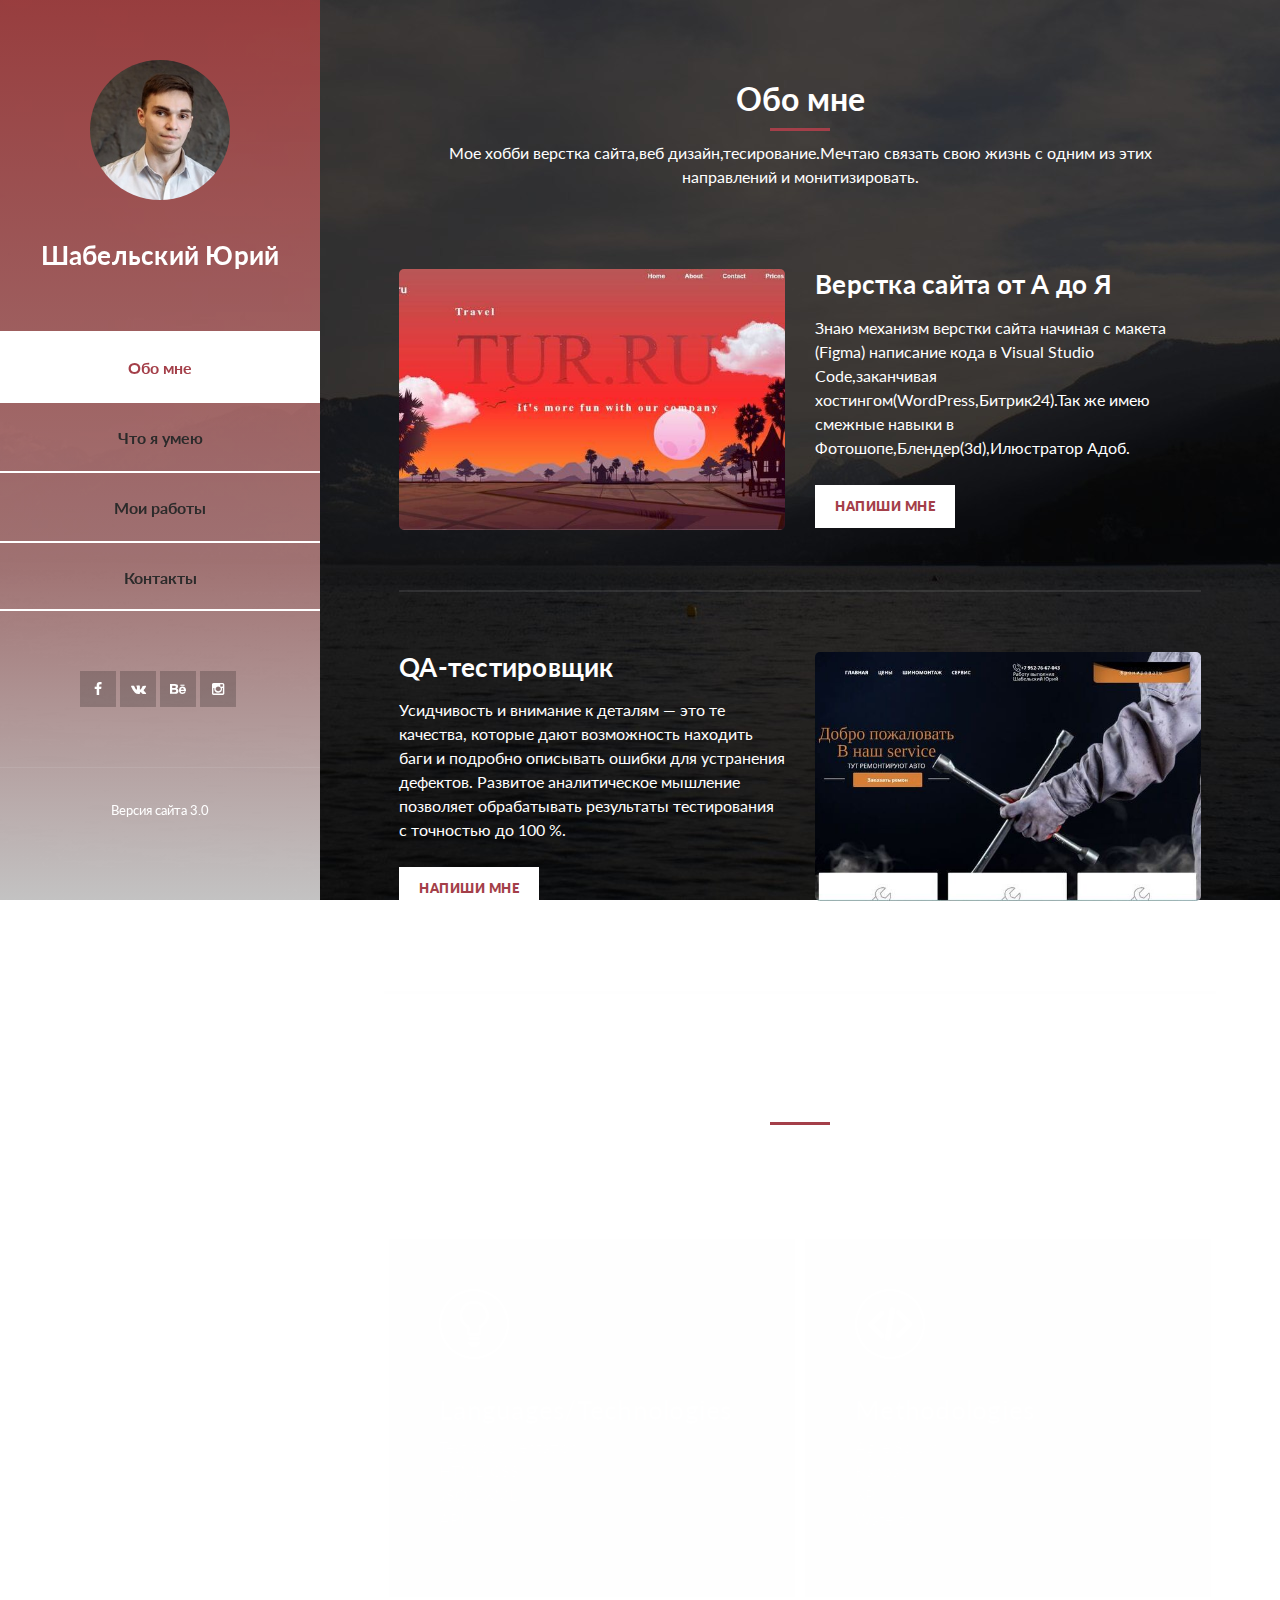
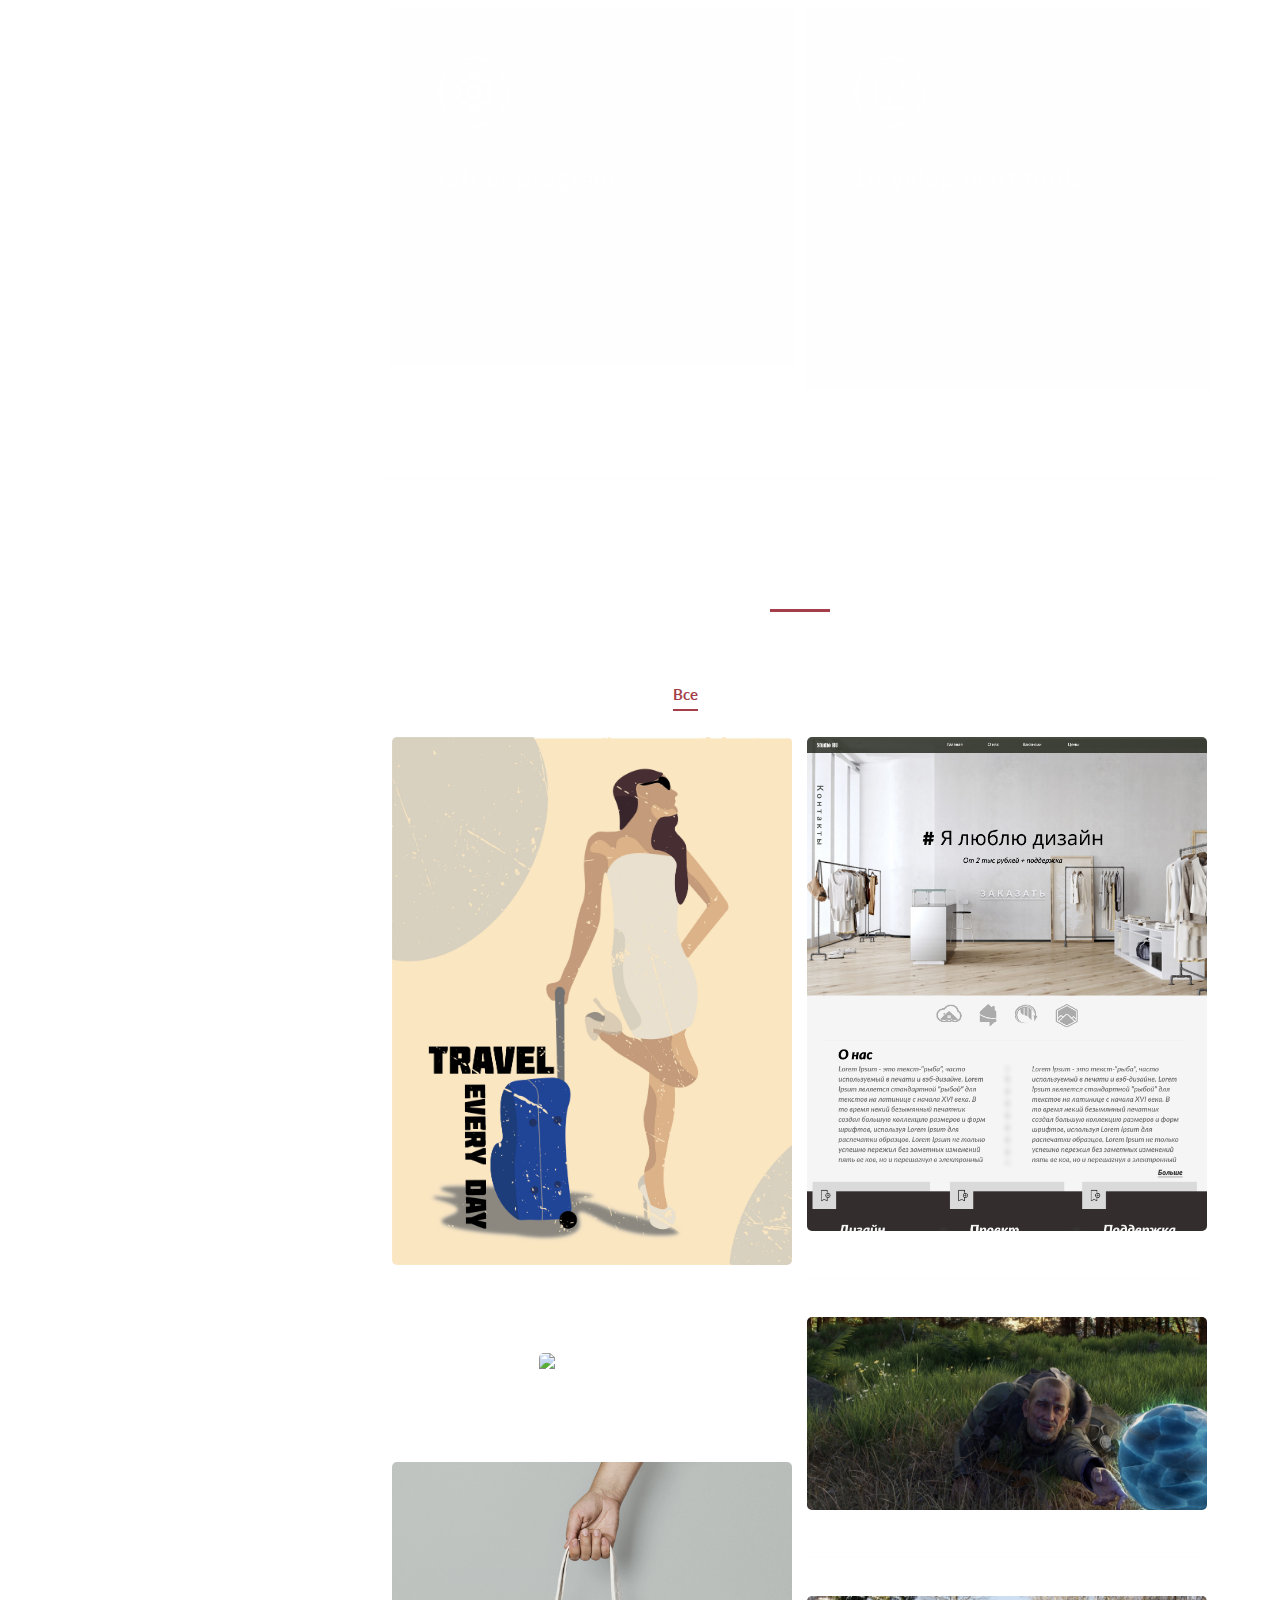
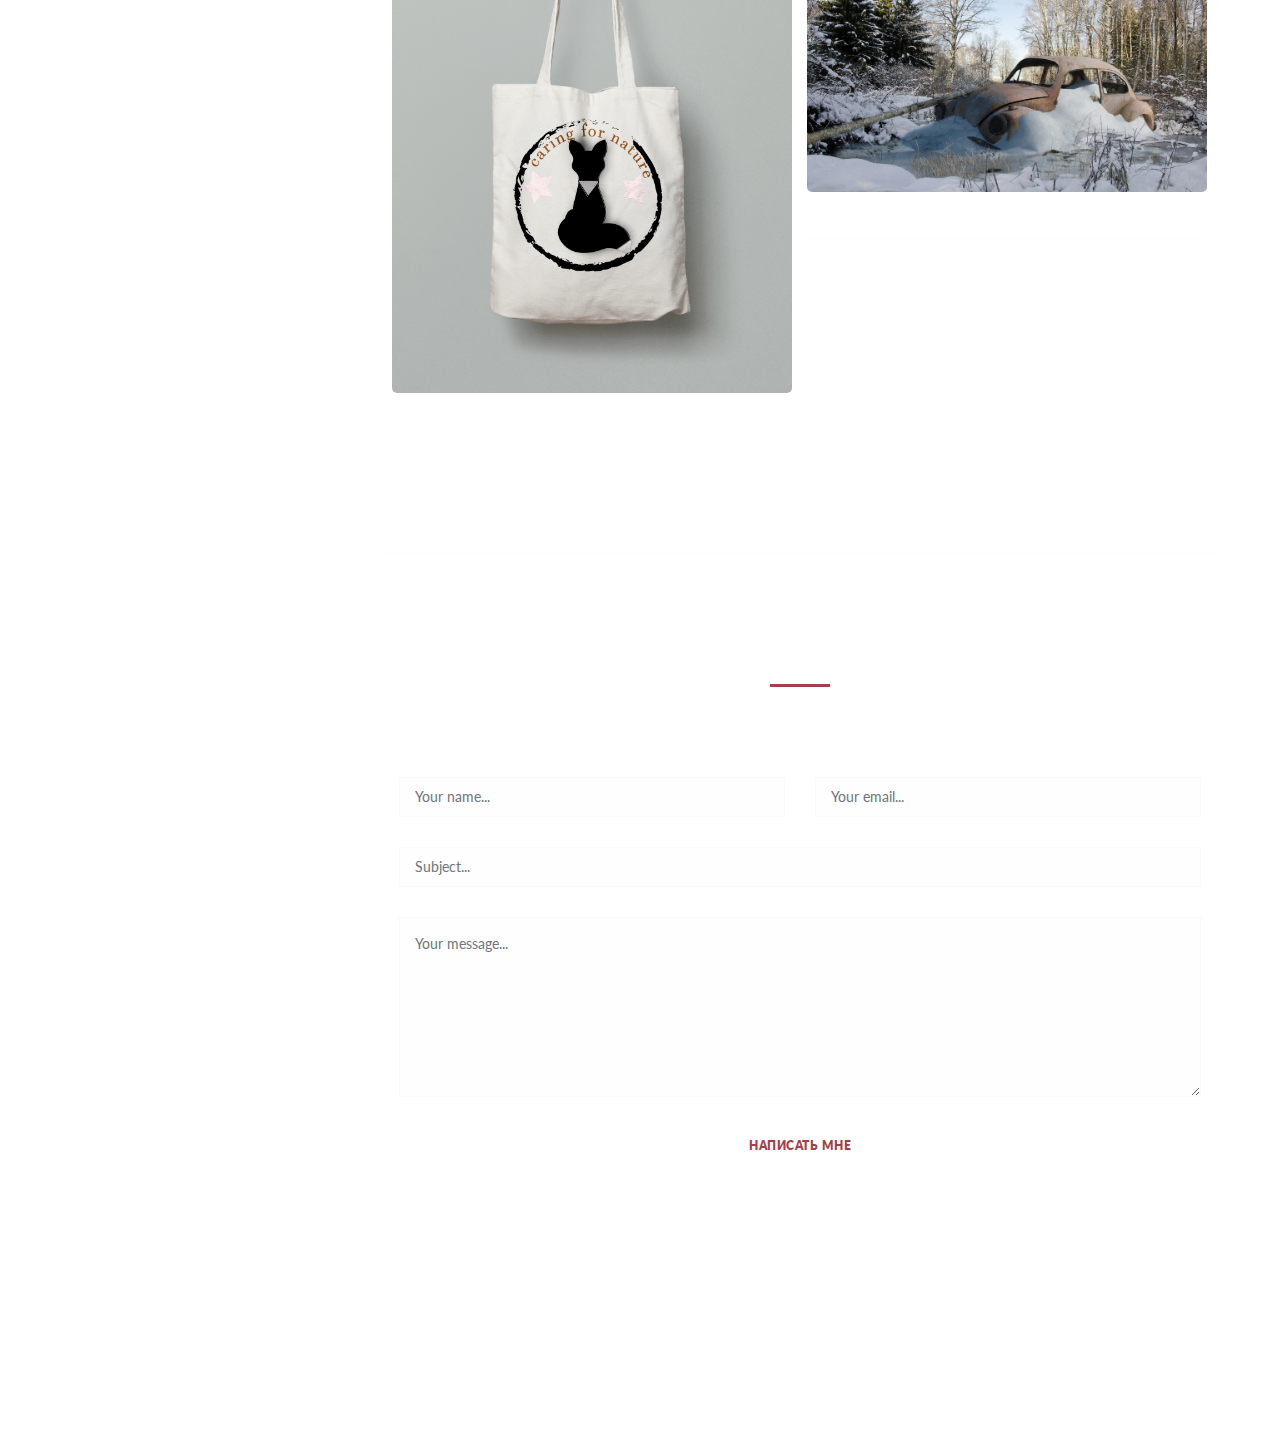
==== index.html @ 36e23239 "Update index.html" ====
<!DOCTYPE html>
<html lang="en">
  <head>
    <meta charset="utf-8" />
    <meta name="viewport"content="width=device-width, initial-scale=1, shrink-to-fit=no" />
    <meta name="description" content="" />
    <meta name="author" content="" />
    <link href="https://fonts.googleapis.com/css?family=Lato:100,300,400,700,900"rel="stylesheet" />
    <title>Портфолио Шабельского Ю.</title>
    <link href="vendor/bootstrap/css/bootstrap.min.css" rel="stylesheet" />
    <link rel="stylesheet" href="assets/css/fontawesome.css" />
    <link rel="stylesheet" href="assets/css/templatemo-style.css" />
    <link rel="stylesheet" href="assets/css/owl.css" />
    <link rel="stylesheet" href="assets/css/lightbox.css" />
        <!-- Иконка сайта -->
          <link rel="icon" href="./assets/images/Frame 1.svg">
  </head>
  <div id="page-wraper">
  <body>    
<!-- Меню  -->
      <div class="responsive-nav">
        <i class="fa fa-bars" id="menu-toggle"></i>
        <div id="menu" class="menu">
          <i class="fa fa-times" id="menu-close"></i>
          <div class="container">
            <div class="image">
              <a href="#"><img src="assets/images/author-image.jpg" alt="" /></a>
            </div>
            <div class="author-content">
              <h4>Шабельский Юрий</h4>
            </div>
            <nav class="main-nav" role="navigation">
              <ul class="main-menu">
                <li><a href="#section1">Обо мне</a></li>
                <li><a href="#section2">Что я умею</a></li>
                <li><a href="#section3">Мои работы</a></li>
                <li><a href="#section4">Контакты</a></li>
              </ul>
            </nav>
            <div class="social-network">
              <ul class="soial-icons">
                <li>
                  <a href="https://www.facebook.com/profile.php?id=100002197933121"
                    ><i class="fa fa-facebook"></i
                  ></a>
                </li>
                <li>
                  <a href="https://vk.com/yh_93"><i class="fa fa-vk"></i></a>
                </li>
                <li>
                  <a href="https://www.behance.net/steepsteep"><i class="fa fa-behance"></i></a>
                </li>
                <li>
                  <a href="https://www.instagram.com/cipollino_yh/"><i class="fa fa-instagram"></i></a>
                </li>
                <li>
                
                </li>
              </ul>
            </div>
            <div class="copyright-text">
              <p>Версия сайта 3.0</p>
            </div>
          </div>
        </div>
      </div>

      <section class="section about-me" data-section="section1">
        <div class="container">
          <div class="section-heading">
            <h2>Обо мне</h2>
            <div class="line-dec"></div>
            <span
              >Мое хобби верстка сайта,веб дизайн,тесирование.Мечтаю связать свою жизнь с одним из этих направлений и монитизировать.</span
            >
          </div>
          <div class="left-image-post">
            <div class="row">
              <div class="col-md-6">
                <div class="left-image">
                  <a target="_blank" href="https://steep1.github.io/work2/"><img src="assets/images/left-image.jpg" alt="" /></a>
                </div>
              </div>
              <div class="col-md-6">
                <div class="right-text">
                  <h4>Верстка сайта от А до Я</h4>
                  <p>
                    Знаю механизм верстки сайта начиная с макета (Figma) написание кода в Visual Studio Code,заканчивая хостингом(WordPress,Битрик24).Так же имею смежные навыки в Фотошопе,Блендер(3d),Илюстратор Адоб.
                  
                  </p>
                  <div class="white-button">
                    <a href="https://vk.com/yh_93">Напиши мне</a>
                  </div>
                </div>
              </div>
            </div>
          </div>
          <div class="right-image-post">
            <div class="row">
              <div class="col-md-6">
                <div class="left-text">
                  <h4>QA-тестировщик</h4>
                  <p>
                    Усидчивость и внимание к деталям — это те качества, которые дают возможность находить баги и подробно описывать ошибки для устранения дефектов. Развитое аналитическое мышление позволяет обрабатывать результаты тестирования с точностью до 100 %.
                  </p>
                  <div class="white-button">
                    <a href="https://vk.com/yh_93">Напиши мне</a>
                  </div>
                </div>
              </div>
              <div class="col-md-6">
                <div class="right-image">
                  <a target="_blank"href="https://steep1.github.io/work54/"><img src="assets/images/right-image.jpg" alt="" /></a>
                </div>
              </div>
            </div>
          </div>
        </div>
        
      </section>

      <section class="section my-services" data-section="section2">
        <div class="container">
          <div class="section-heading">
            <h2>Что я умею?</h2>
            <div class="line-dec"></div>
            <span
              >Каждый день преобретаю новые скилы и улучшаю старые</span
            >
          </div>
          <div class="row">
            <div class="col-md-6">
              <div class="service-item">
                <div class="first-service-icon service-icon"></div>
                <h4>Languages/Technologies</h4>
                <p>
                Test documentation <br>HTML/CSS<br>JSON,XML<br>API
                
                </p>
              </div>
            </div>
            <div class="col-md-6">
              <div class="service-item">
                <div class="second-service-icon service-icon"></div>
                <h4>Methodologies</h4>
                <p>
                 Agile,Scrum <br>Kanban<br>XP<br>Waterfall
                </p>
              </div>
            </div>
            <div class="col-md-6">
              <div class="service-item">
                <div class="third-service-icon service-icon"></div>
                <h4>Other programs</h4>
                <p>
                  Figma<br>Adobe Illustrator<br>Blender<br>Adobe Photoshop
                </p>
              </div>
            </div>
            <div class="col-md-6">
              <div class="service-item">
                <div class="fourth-service-icon service-icon"></div>
                <h4>Development tools</h4>
                <p>
                  Visual Studio Code,SQL management studio <br>Git,Git extensions,Kdiff3 <br>Jira, Trello<br>Postmen, Fidller
                </p>
              </div>
            </div>
          </div>
        </div>
      </section>

      <section class="section my-work" data-section="section3">
        <div class="container">
          <div class="section-heading">
            <h2>Мои работы</h2>
            <div class="line-dec"></div>

          </div>
          <div class="row">
            <div class="isotope-wrapper">
              <form class="isotope-toolbar">
                <label
                  ><input
                    type="radio"
                    data-type="*"
                    checked=""
                    name="isotope-filter"
                  />
                  <span>Все</span></label
                >
                <label
                  ><input
                    type="radio"
                    data-type="people"
                    name="isotope-filter"
                  />
                  <span>Сайты</span></label
                >
                <label
                  ><input
                    type="radio"
                    data-type="nature"
                    name="isotope-filter"
                  />
                  <span>Илюстрации</span></label
                >
                <label
                  ><input
                    type="radio"
                    data-type="animals"
                    name="isotope-filter"
                  />
                  <span>3D</span></label
                >
              </form>
              <div class="isotope-box">
                <div class="isotope-item" data-type="nature">
                  <figure class="snip1321">
                    <img
                      src="assets/images/portfolio-01.jpg"
                      alt="sq-sample26"
                    />
                    <figcaption>
                      <a
                        href="assets/images/portfolio-01.jpg"
                        data-lightbox="image-1"
                        data-title="Caption"
                        ><i class="fa fa-search"></i
                      ></a>
                      <h4>Нажми</h4>
                      <span>Чтобы увеличить</span>
                    </figcaption>
                  </figure>
                </div>

                <div class="isotope-item" data-type="people">
                  <figure class="snip1321">
                    <img
                      src="assets/images/portfolio-02.jpg"
                      alt="sq-sample26"
                    />
                    <figcaption>
                      <a
                        href="assets/images/portfolio-02.jpg"
                        data-lightbox="image-1"
                        data-title="Caption"
                        ><i class="fa fa-search"></i
                      ></a>
                      <h4>Second Title</h4>
                      <span>please tell your friends</span>
                    </figcaption>
                  </figure>
                </div>

                <div class="isotope-item" data-type="animals">
                  <figure class="snip1321">
                    <img
                      src="assets/images/portfolio-03.jpg"
                      alt="sq-sample26"
                    />
                    <figcaption>
                      <a
                        href="assets/images/portfolio-03.jpg"
                        data-lightbox="image-1"
                        data-title="Caption"
                        ><i class="fa fa-search"></i
                      ></a>
                      <h4>Item Third</h4>
                      <span>customize anything</span>
                    </figcaption>
                  </figure>
                </div>

                <div class="isotope-item" data-type="people">
                  <figure class="snip1321">
                    <img
                      src="assets/images/portfolio-04.jpg"
                      alt="sq-sample26"
                    />
                    <figcaption>
                      <a
                        href="assets/images/portfolio-04.jpg"
                        data-lightbox="image-1"
                        data-title="Caption"
                        ><i class="fa fa-search"></i
                      ></a>
                      <h4>Item Fourth</h4>
                      <span>Re-distribution not allowed</span>
                    </figcaption>
                  </figure>
                </div>

                <div class="isotope-item" data-type="nature">
                  <figure class="snip1321">
                    <img
                      src="assets/images/portfolio-05.jpg"
                      alt="sq-sample26"
                    />
                    <figcaption>
                      <a
                        href="assets/images/portfolio-05.jpg"
                        data-lightbox="image-1"
                        data-title="Caption"
                        ><i class="fa fa-search"></i
                      ></a>
                      <h4>Fifth Awesome</h4>
                      <span>Ut sollicitudin risus</span>
                    </figcaption>
                  </figure>
                </div>

                <div class="isotope-item" data-type="animals">
                  <figure class="snip1321">
                    <img
                      src="assets/images/portfolio-06.jpg"
                      alt="sq-sample26"
                    />
                    <figcaption>
                      <a
                        href="assets/images/portfolio-06.jpg"
                        data-lightbox="image-1"
                        data-title="Caption"
                        ><i class="fa fa-search"></i
                      ></a>
                      <h4>Awesome Sixth</h4>
                      <span>Donec eget massa ante</span>
                    </figcaption>
                  </figure>
                </div>
              </div>
            </div>
          </div>
        </div>
      </section>
      <section class="section contact-me" data-section="section4">
        <div class="container">
          <div class="section-heading">
            <h2>Контакты</h2>
            <div class="line-dec"></div>

          </div>
          <div class="row">
            <div class="right-content">
              <div class="container">
                <form id="contact" action="" method="post">
                  <div class="row">
                    <div class="col-md-6">
                      <fieldset>
                        <input
                          name="name"
                          type="text"
                          class="form-control"
                          id="name"
                          placeholder="Your name..."
                          required=""
                        />
                      </fieldset>
                    </div>
                    <div class="col-md-6">
                      <fieldset>
                        <input
                          name="email"
                          type="text"
                          class="form-control"
                          id="email"
                          placeholder="Your email..."
                          required=""
                        />
                      </fieldset>
                    </div>
                    <div class="col-md-12">
                      <fieldset>
                        <input
                          name="subject"
                          type="text"
                          class="form-control"
                          id="subject"
                          placeholder="Subject..."
                          required=""
                        />
                      </fieldset>
                    </div>
                    <div class="col-md-12">
                      <fieldset>
                        <textarea
                          name="message"
                          rows="6"
                          class="form-control"
                          id="message"
                          placeholder="Your message..."
                          required=""
                        ></textarea>
                      </fieldset>
                    </div>
                    <div class="col-md-12">
                      <fieldset>
                        <button type="submit" id="form-submit" class="button">
                          Написать мне
                        </button>
                      </fieldset>
                    </div>
                  </div>
                </form>
              </div>
            </div>
          </div>
        </div>
      </section>
    </div>
    <script src="vendor/jquery/jquery.min.js"></script>
    <script src="vendor/bootstrap/js/bootstrap.bundle.min.js"></script>
    <script src="assets/js/isotope.min.js"></script>
    <script src="assets/js/owl-carousel.js"></script>
    <script src="assets/js/lightbox.js"></script>
    <script src="assets/js/custom.js"></script>
    <script>
      //according to loftblog tut
      $(".main-menu li:first").addClass("active");

      var showSection = function showSection(section, isAnimate) {
        var direction = section.replace(/#/, ""),
          reqSection = $(".section").filter(
            '[data-section="' + direction + '"]'
          ),
          reqSectionPos = reqSection.offset().top - 0;

        if (isAnimate) {
          $("body, html").animate(
            {
              scrollTop: reqSectionPos
            },
            800
          );
        } else {
          $("body, html").scrollTop(reqSectionPos);
        }
      };

      var checkSection = function checkSection() {
        $(".section").each(function() {
          var $this = $(this),
            topEdge = $this.offset().top - 80,
            bottomEdge = topEdge + $this.height(),
            wScroll = $(window).scrollTop();
          if (topEdge < wScroll && bottomEdge > wScroll) {
            var currentId = $this.data("section"),
              reqLink = $("a").filter("[href*=\\#" + currentId + "]");
            reqLink
              .closest("li")
              .addClass("active")
              .siblings()
              .removeClass("active");
          }
        });
      };

      $(".main-menu").on("click", "a", function(e) {
        e.preventDefault();
        showSection($(this).attr("href"), true);
      });

      $(window).scroll(function() {
        checkSection();
      });
    </script>
  </body>
</html>
---- assets/css/templatemo-style.css ----
@import url(fontawesome.css);
@import url("https://fonts.googleapis.com/css?family=Lato:100,300,400,700,900");
body {
    font-family: 'Lato', sans-serif;
}

#page-wraper {
    background: url(../images/page-bg.jpg) no-repeat center center fixed;
    -webkit-background-size: cover;
    -moz-background-size: cover;
    -o-background-size: cover;
    background-size: cover;
    width: 100%;
}


/*Основа */

body {
    overflow-x: hidden;
}

input,
select,
textarea {
    outline: none;
}

a,
a:hover {
    text-decoration: none;
}

p {
    font-size: 16px;
    line-height: 24px;
    color: #fff;
}

h4 {
    font-size: 26px;
    font-weight: 700;
    color: rgb(255, 255, 255);
    letter-spacing: 0.25px;
}

img {
    width: 100%;
    overflow: hidden;
}

ul {
    padding: 0;
    margin: 0;
    list-style: none;
}

ul li {
    display: inline-block;
}

html {
    -webkit-box-sizing: border-box;
    -moz-box-sizing: border-box;
    box-sizing: border-box;
}

*,
*:before,
*:after {
    -webkit-box-sizing: inherit;
    -moz-box-sizing: inherit;
    box-sizing: inherit;
}

.clearfix {
    zoom: 1;
}

.clearfix:before,
.clearfix:after {
    content: "";
    display: table;
}

.clearfix:after {
    clear: both;
}

.container {
    margin: 0 auto;
}

.main-nav {
    text-align: center;
}

.main-nav li:last-child a {
    border-bottom: 2px solid #fff;
}

.main-nav li {
    display: block;
}
/* Текст меню */
.main-nav li a {
    height: 70px;
    line-height: 70px;
    display: inline-block;
    font-size: 16px;
    font-weight: 700;
    color: rgb(44, 43, 43);
    width: 100%;
    transition: all 0.5s;
    border-top: 2px solid #fff;
}
/* */
.main-nav li:hover a,
.main-nav li.active a {
    background: #fff;
    color: #a43f49;
}

/* Sidebar Menu */

.menu .image {
    margin-top: 60px;
}

.menu .image img {
    width: 140px;
    height: 140px;
    border-radius: 50%;
    text-align: center;
}

.menu .author-content {
    margin: 40px 0px 60px 0px;
}

.menu .author-content h4 {
    margin-bottom: 0px;
}

.menu .author-content span {
    font-size: 13px;
    font-style: italic;
    color: #fff;
}

.menu .social-network {
    margin-top: 60px;
}

.menu .social-network ul li {
    margin: 0 3px;
}

.menu .social-network ul li a {
    width: 40px;
    height: 40px;
    display: inline-block;
    text-align: center;
    line-height: 40px;
    background-color: rgba(0, 0, 0, 0.2);
    color: #fff;
    font-size: 14px;
    transition: all 0.5s;
}

.menu .social-network ul li a:hover {
    background-color: #fff;
    color: #a43f49;
}

.menu .copyright-text {
    position: relative;
    margin-top: 60px;
}

.menu .copyright-text p {
    border-top: 1px solid rgba(250, 250, 250, 0.1);
    display: inline-block;
    width: 100%;
    padding-left: 30px;
    padding-right: 30px;
    padding-top: 30px;
    font-size: 13px;
}

.menu:before,
.menu:after {
    content: "";
    display: table;
}

.menu:after {
    clear: both;
}

.menu a {
    text-decoration: none;
    color: inherit;
}

.menu {
    text-align: center;
}

.menu::-webkit-scrollbar {
    display: none;
}
/* Меню */
.menu {
    left: 10%;
  -webkit-transition: -webkit-transform 233ms cubic-bezier(0, 0, 0.21, 1);
  -webkit-overflow-scrolling: touch;
  background: linear-gradient(180deg, rgba(164,63,64,0.895999855020133) 0%, rgba(184,131,131,0.853983048297444) 63%, rgba(205,204,204,0.9520222639837185) 100%);
  box-sizing: border-box;
  height: 100vh;  
  max-height: 100vh !important;
  max-width: 80vw !important;
  min-width: 45px !important;
  outline: none;
  overflow-x: hidden !important;
  overflow-y: auto !important;
  padding: 0;
  position: fixed !important;
  top: calc(0px);  
  width: 20%;
  will-change: transform;
  z-index: 9999 !important;
}

.menu-toggle {
  color: #fff;
  cursor: pointer;
  font-size: 25px;
  position: fixed;
  right: 25px;
  top: 25px;
}

#menu-toggle {
    z-index: 999;
    cursor: pointer;
    position: fixed;
    top: 0;
    left: 0;
    color: #a43f49;
    background-color: #fff;
    width: 60px;
    height: 60px;
    text-align: center;
    display: inline-block;
    line-height: 60px;
}

.menu-close {
  cursor: pointer;
}

#menu-close {
    cursor: pointer;
    text-align: right;
    color: #a43f49;
    background-color: #fff;
    width: 100%;
    height: 60px;
    text-align: center;
    display: inline-block;
    line-height: 60px;
}


/* Контакты */

.section {
    color: #fff;
    width: 55%;
    right: 10%;
    left: 35%;
    position: relative;
    min-height: 100vh;
    padding-bottom: 80px;
    border-bottom: 3px solid rgba(250, 250, 250, 0.25);
}

.section-heading {
    text-align: center;
    padding: 80px 45px;
}

.section-heading h2 {
    font-size: 32px;
    font-weight: 700;
    color: #fff;
}

.section-heading .line-dec {
    width: 60px;
    height: 3px;
    background-color: #a43f49;
    margin: 10px auto;
}
.contact-info{
    left: 100px;
}



/* Buttons */

.white-button a {
    display: inline-block;
    padding: 12px 20px;
    background-color: #fff;
    color: #a43f49;
    font-size: 13px;
    font-weight: 800;
    letter-spacing: 0.5px;
    text-transform: uppercase;
    transition: all 0.5s;
}

.white-button a:hover {
    background-color: #a43f49;
    color: #fff;
}

button {
    display: inline-block;
    padding: 10px 20px;
    background-color: #fff;
    color: #a43f49;
    font-size: 12px;
    font-weight: 800;
    letter-spacing: 0.5px;
    text-transform: uppercase;
    transition: all 0.5s;
    border: none;
    outline: none;
    cursor: pointer;
}

button:hover {
    outline: none;
    background-color: #a43f49;
    color: #fff;
}


/* Left & Right Post */

.right-image-post {
    margin-top: 60px;
    padding-top: 60px;
    border-top: 2px solid rgba(250, 250, 250, 0.1);
}

.left-image img,
.right-image img {
    border-radius: 5px;
}

.right-image-post h4,
.left-image-post h4 {
    margin-top: 30px;
}

.right-image-post p,
.left-image-post p {
    margin-top: 20px;
}

.right-image-post .white-button,
.left-image-post .white-button {
    margin-top: 30px;
}


/* Services */

.my-services .col-md-6 {
    padding-left: 5px;
    padding-right: 5px;
}

.service-item {
    margin-bottom: 10px;
    padding: 50px;
    background-color: rgba(250, 250, 250, 0.1);
    transition: all 0.5s;
}

.service-item h4 {
    transition: all 0.5s;
}

.service-item p {
    transition: all 0.5s;
}

.service-item:hover {
    background-color: rgba(250, 250, 250, 1);
}

.service-item:hover h4 {
    color: #1e1e1e;
}

.service-item:hover p {
    color: #4a4a4a;
}

.service-item .service-icon {
    width: 70px;
    height: 70px;
    display: inline-block;
    margin-bottom: 30px;
    background-size: cover;
    background-repeat: no-repeat;
    transition: all 0.5s;
}

.service-item .first-service-icon {
    background-image: url(../images/first-white-icon.png);
}

.service-item:hover .first-service-icon {
    background-image: url(../images/first-main-icon.png);
}

.service-item .second-service-icon {
    background-image: url(../images/second-white-icon.png);
}

.service-item:hover .second-service-icon {
    background-image: url(../images/second-main-icon.png);
}

.service-item .third-service-icon {
    background-image: url(../images/third-white-icon.png);
}

.service-item:hover .third-service-icon {
    background-image: url(../images/third-main-icon.png);
}

.service-item .fourth-service-icon {
    background-image: url(../images/fourth-white-icon.png);
}

.service-item:hover .fourth-service-icon {
    background-image: url(../images/fourth-main-icon.png);
}


/* My Work */

section.my-work .section-heading {
    text-align: center;
    padding: 80px 45px 50px 45px;
}

.isotope-wrapper {
    position: relative;
    width: 100%;
    margin: auto;
}

.isotope-toolbar input[type="radio"] {
    display: none;
}

.isotope-toolbar span {
    text-transform: capitalize;
    display: inline-block;
    margin-right: 15px;
    padding-bottom: 3px;
    font-size: 15px;
    font-weight: 700;
    border-bottom: 2px solid transparent;
    transform: ease-in-out 0.5s;
    cursor: pointer;
}

.isotope-toolbar input[type="radio"]:checked + span {
    color: #a43f49;
    border-bottom: 2px solid #a43f49;
}

.isotope-box {
    position: relative;
    width: 100%;
}

.isotope-toolbar {
    text-align: center;
    margin: 10px;
}

.isotope-toolbar p {
    border-top: 1px solid #fff;
    padding-top: 15px;
}

.isotope-toolbar a {
    color: #fff;
}

.isotope-item {
    position: relative;
    width: 48%;
    margin: 1%;
    border-bottom: 2px solid rgba(250,250,250,0.1);
    padding-bottom: 30px;
    margin-bottom: 30px;
}

.isotope-item img {
    top: 0;
    left: 0;
    width: 100%;
    height: 100%;
    border-radius: 5px;
}

.lazyload {
    background: #f7f7f7;
}

.lazyloading {
    background: #f7f7f7 url(//afarkas.github.io/lazysizes/assets/imgs/loader.gif) no-repeat center;
    min-height: 60px;
}

figure.snip1321 {
  overflow: hidden;
  text-align: center;
  -webkit-perspective: 50em;
  perspective: 50em;
}
figure.snip1321 * {
  -webkit-box-sizing: padding-box;
  box-sizing: padding-box;
  -webkit-transition: all 0.2s ease-out;
  transition: all 0.2s ease-out;
}
figure.snip1321 figcaption {
  top: 50%;
  left: 20px;
  right: 20px;
  position: absolute;
  opacity: 0;
  z-index: 1;
}
figure.snip1321 h4 {
    margin-top: 15px;
  margin-bottom: 5px;
  color: #232323;
}
figure.snip1321 span {
    font-size: 14px;
    font-style: italic;
    display: block;
    color: #7a7a7a;
}
figure.snip1321 i {
  position: relative!important;
  font-size: 18px;
  background-color: #a43f49;
  width: 40px;
  height: 40px;
  display: inline-block;
  text-align: center;
  line-height: 40px;
  border-radius: 5px;
  color: #fff;
}
figure.snip1321:after {
  background-color: #ffffff;
  position: absolute;
  content: "";
  display: block;
  top: 20px;
  left: 20px;
  right: 20px;
  bottom: 20px;
  -webkit-transition: all 0.4s ease-in-out;
  transition: all 0.4s ease-in-out;
  -webkit-transform: rotateX(-90deg);
  transform: rotateX(-90deg);
  -webkit-transform-origin: 50% 50%;
  -ms-transform-origin: 50% 50%;
  transform-origin: 50% 50%;
  opacity: 0;
}
figure.snip1321 a {
  left: 0;
  right: 0;
  top: 0;
  bottom: 0;
  z-index: 1;
}
figure.snip1321:hover figcaption,
figure.snip1321.hover figcaption {
  -webkit-transform: translateY(-50%);
  transform: translateY(-50%);
  opacity: 1;
  -webkit-transition-delay: 0.2s;
  transition-delay: 0.2s;
}
figure.snip1321:hover:after,
figure.snip1321.hover:after {
  -webkit-transform: rotateX(0);
  transform: rotateX(0);
  opacity: 0.9;
}


/* Contact Me */

section.contact-me {
    border-bottom: none;
}

#contact input {
    background-color: rgba(250,250,250,0.1);
    border: 1px solid rgba(250,250,250,1);
    border-radius: 0px;
    margin-bottom: 30px;
    color: #fff;
    font-size: 14px;
    height: 40px;
    line-height: 40px;
    width: 100%;
    padding-left: 15px;
}

#contact input:focus {
    outline: none;
    box-shadow: none;
}

#contact textarea {
    background-color: rgba(250,250,250,0.1);
    border: 1px solid rgba(250,250,250,1);
    border-radius: 0px;
    margin-bottom: 30px;
    color: #fff;
    font-size: 14px;
    height: 180px;
    max-height: 220px;
    line-height: 40px;
    width: 100%;
    padding-left: 15px;
}

#contact textarea:focus {
    outline: none;
    box-shadow: none;
}

#contact {
    text-align: center;
}

@media screen and (max-width: 1680px) {
    .menu {
        left: 5%;
    }

    .section {
        color: #fff;
        width: 65%;
        right: 5%;
        left: 30%;
    }
}

@media screen and (max-width: 1680px) and (min-width: 846px) { 
    .menu .social-network ul li a {
        width: 36px;
        height: 36px;
        line-height: 36px;
    }

    .menu .social-network ul li {
        margin: 0;
    }

    .menu .image {
        margin-top: 60px;
    }
}

@media screen and (max-width: 1280px) {
    .menu {
        left: 0%;
    }

    .right-image-post h4,
    .left-image-post h4 {
        margin-top: 0px;
    }

    .right-image-post p,
    .left-image-post p {
        margin-top: 15px;
    }

    .right-image-post .white-button,
    .left-image-post .white-button {
        margin-top: 25px;
    }

}

.menu .container {
    padding-left: 0;
    padding-right: 0;
}

@media screen and (max-width: 1280px) and (min-width: 846px) {
    .menu {
        width: 25%;
    }
}

#menu-toggle,
#menu-close {
    display: none;
}  

@media screen and (max-width: 845px) {        
    #menu-toggle,
    #menu-close {
        display: inline-block;
    }    

    .menu {        
        width: 320px;
        -webkit-transform: translateX(-100%) !important;
        transform: translateX(-100%) !important;
        transition: -webkit-transform 233ms cubic-bezier(0, 0, 0.21, 1);
        transition: transform 233ms cubic-bezier(0, 0, 0.21, 1);
        transition: transform 233ms cubic-bezier(0, 0, 0.21, 1), -webkit-transform 233ms cubic-bezier(0, 0, 0.21, 1);
    }

    .menu .image {
        margin-top: 40px;        
    }

    .menu .image img {
        width: 120px;
        height: 120px;
    }

    .menu .author-content {
        margin: 20px 0px 40px 0px;
    }

    .menu .container {
        padding-left: 15px;
        padding-right: 15px;
    }

    .menu.open {
        display: inline-block;
        -webkit-transform: translateX(0) !important;
                transform: translateX(0) !important;
    }

    .responsive-nav {
        display: inline-block;
    }
    .section {
        width: 94%;
        right: 3%;
        left: 3%;
    }
    .isotope-item {
        width: 94%;
        margin: 3%;
    }
    .left-image-post img {
        margin-bottom: 30px;
    }
    .right-image-post img {
        margin-top: 30px;
    }
    .isotope-item {
        border-bottom: none;
        text-align: center;
    }
    .isotope-toolbar {
        margin-bottom: 20px;
    }
}
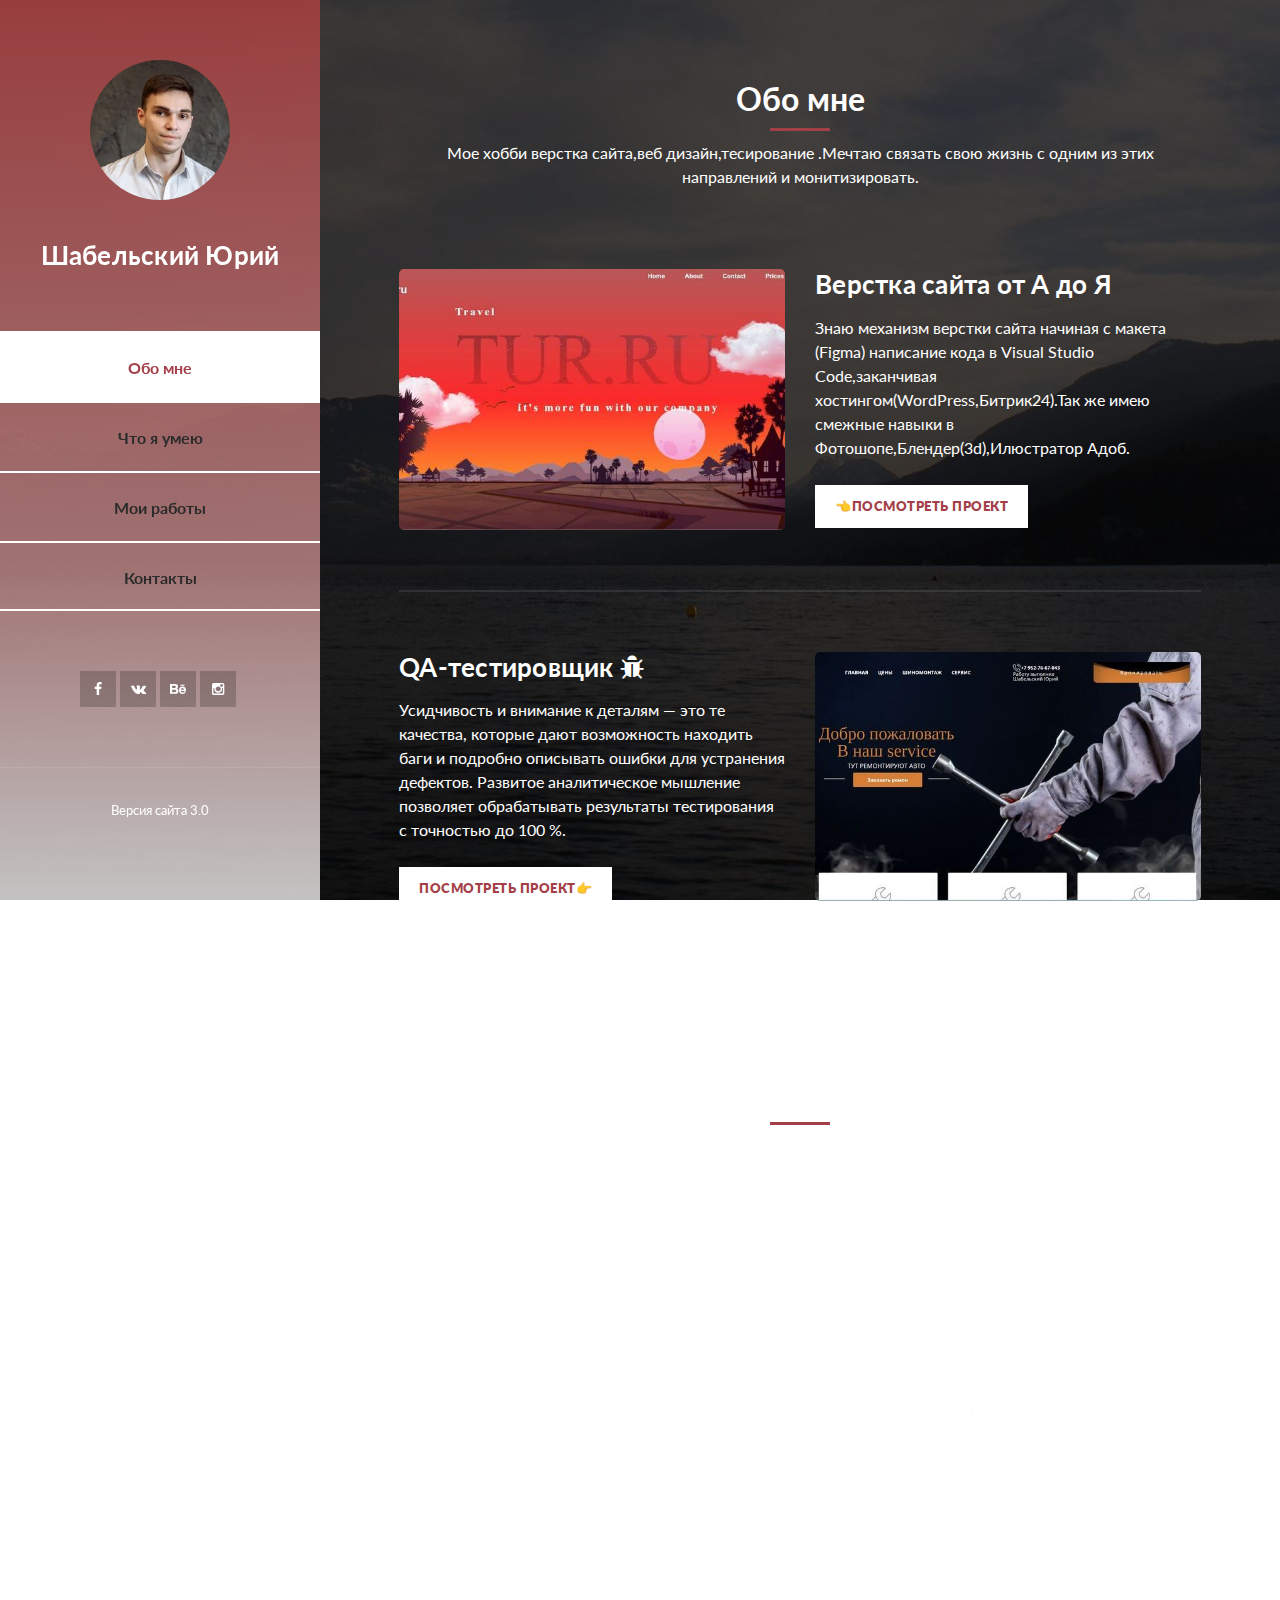
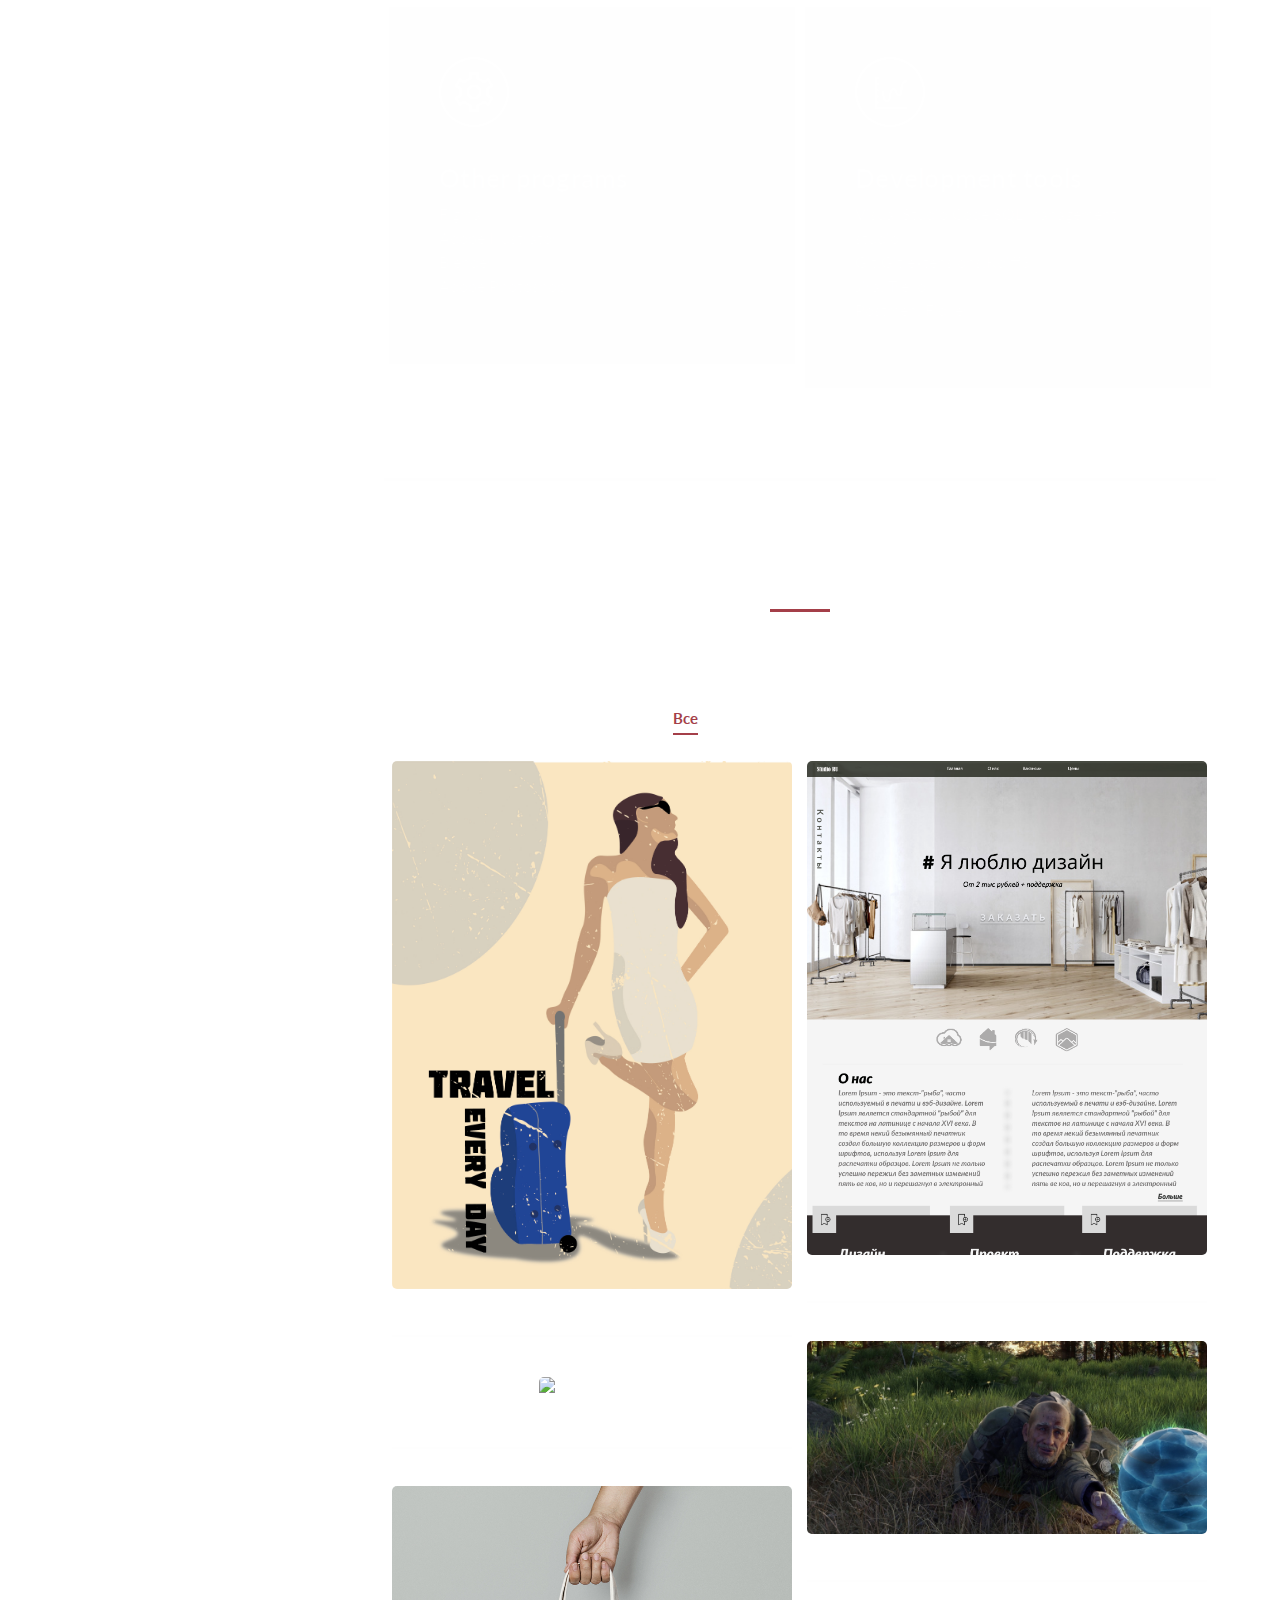
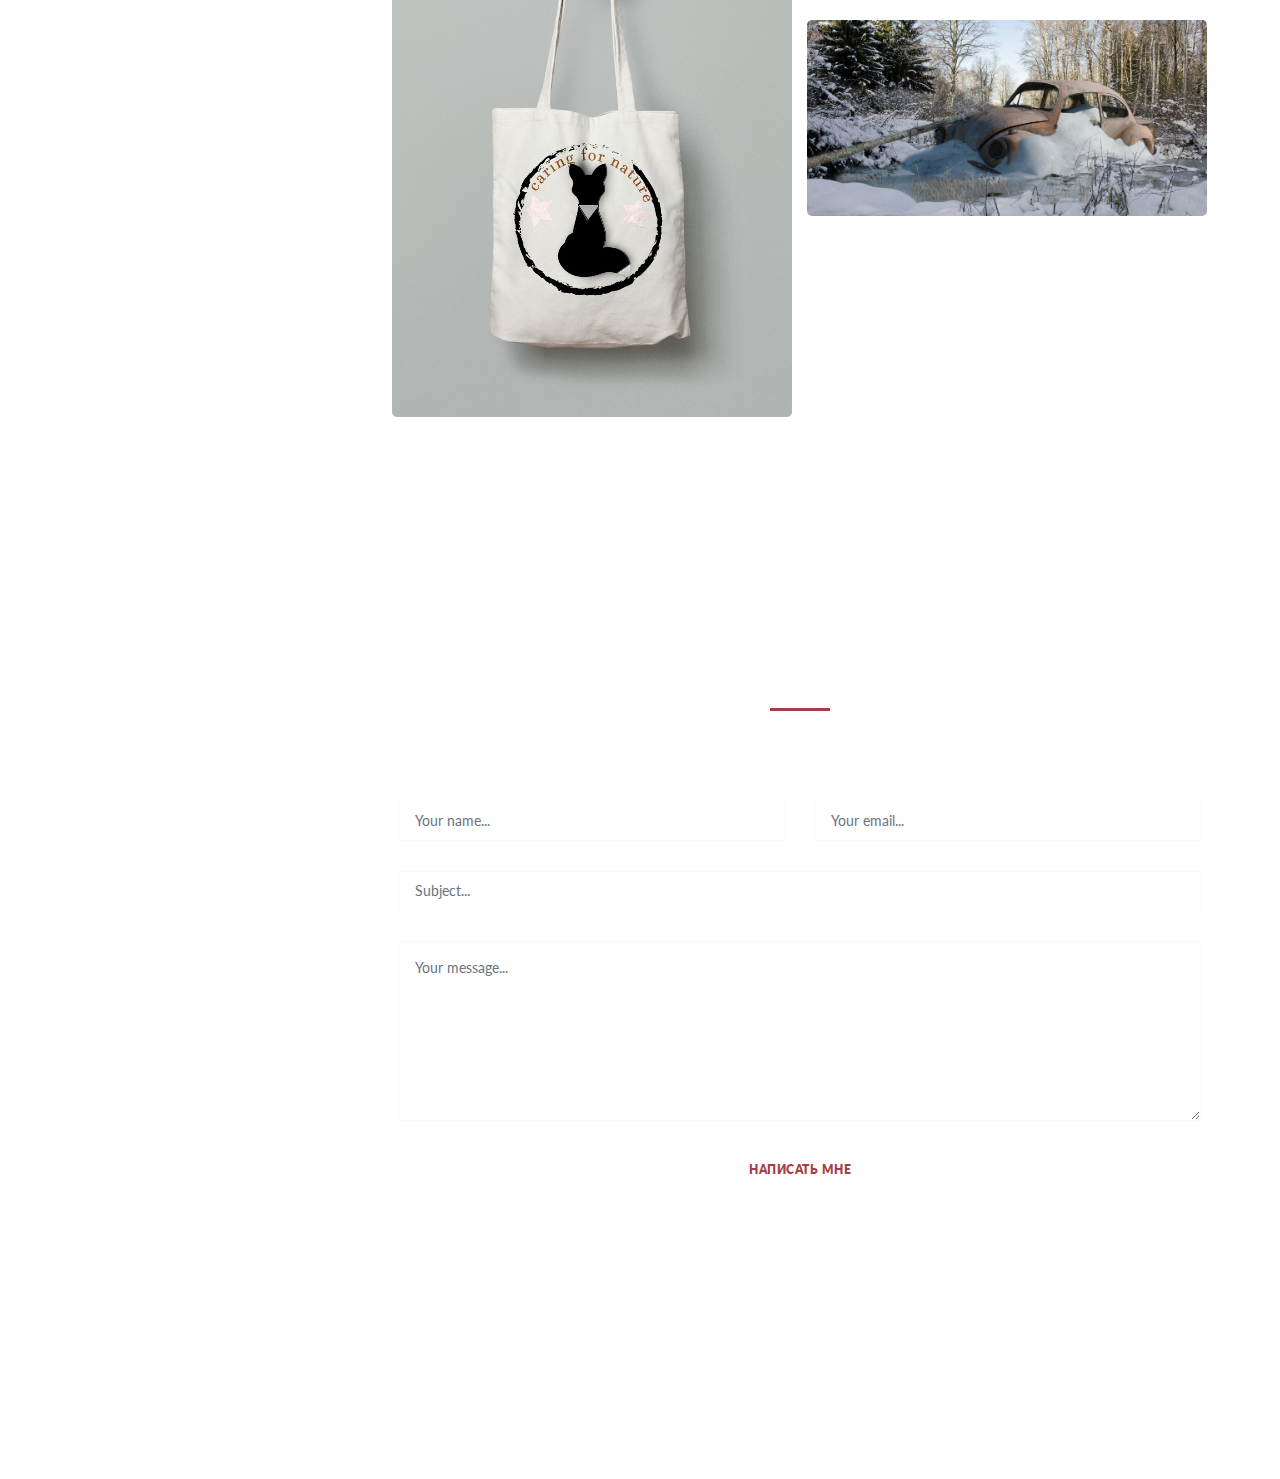
==== commit 834c0b02: "Add files via upload" ====
--- a/index.html
+++ b/index.html
@@ -72,7 +72,7 @@
             <h2>Обо мне</h2>
             <div class="line-dec"></div>
             <span
-              >Мое хобби верстка сайта,веб дизайн,тесирование.Мечтаю связать свою жизнь с одним из этих направлений и монитизировать.</span
+              >Мое хобби верстка сайта,веб дизайн,тесирование .Мечтаю связать свою жизнь с одним из этих направлений и монитизировать.</span
             >
           </div>
           <div class="left-image-post">
@@ -90,7 +90,7 @@
                   
                   </p>
                   <div class="white-button">
-                    <a href="https://vk.com/yh_93">Напиши мне</a>
+                    <a target="_blank" href="https://steep1.github.io/work2/">&#128072;Посмотреть проект</a>
                   </div>
                 </div>
               </div>
@@ -100,18 +100,18 @@
             <div class="row">
               <div class="col-md-6">
                 <div class="left-text">
-                  <h4>QA-тестировщик</h4>
+                  <h4>QA-тестировщик <i class="fa fa-bug" aria-hidden="true"></i></h4>
                   <p>
                     Усидчивость и внимание к деталям — это те качества, которые дают возможность находить баги и подробно описывать ошибки для устранения дефектов. Развитое аналитическое мышление позволяет обрабатывать результаты тестирования с точностью до 100 %.
                   </p>
                   <div class="white-button">
-                    <a href="https://vk.com/yh_93">Напиши мне</a>
+                    <a target="_blank" href="https://steep1.github.io/work54/">Посмотреть проект&#128073;</a>
                   </div>
                 </div>
               </div>
               <div class="col-md-6">
                 <div class="right-image">
-                  <a target="_blank"href="https://steep1.github.io/work54/"><img src="assets/images/right-image.jpg" alt="" /></a>
+                  <a target="_blank" href="https://steep1.github.io/work54/"><img src="assets/images/right-image.jpg" alt="" /></a>
                 </div>
               </div>
             </div>
@@ -176,7 +176,9 @@
           <div class="section-heading">
             <h2>Мои работы</h2>
             <div class="line-dec"></div>
-
+            <span
+              >Подрбней в Инстаграме,Бехейнс</span
+            >
           </div>
           <div class="row">
             <div class="isotope-wrapper">
@@ -227,7 +229,7 @@
                         href="assets/images/portfolio-01.jpg"
                         data-lightbox="image-1"
                         data-title="Caption"
-                        ><i class="fa fa-search"></i
+                        ><i class="fa fa-camera-retro"></i
                       ></a>
                       <h4>Нажми</h4>
                       <span>Чтобы увеличить</span>
@@ -246,10 +248,10 @@
                         href="assets/images/portfolio-02.jpg"
                         data-lightbox="image-1"
                         data-title="Caption"
-                        ><i class="fa fa-search"></i
-                      ></a>
-                      <h4>Second Title</h4>
-                      <span>please tell your friends</span>
+                        ><i class="fa fa-camera-retro"></i
+                      ></a>
+                      <h4>Нажми</h4>
+                      <span>Чтобы увеличить</span>
                     </figcaption>
                   </figure>
                 </div>
@@ -265,10 +267,10 @@
                         href="assets/images/portfolio-03.jpg"
                         data-lightbox="image-1"
                         data-title="Caption"
-                        ><i class="fa fa-search"></i
-                      ></a>
-                      <h4>Item Third</h4>
-                      <span>customize anything</span>
+                        ><i class="fa fa-camera-retro"></i
+                      ></a>
+                      <h4>Нажми</h4>
+                      <span>Чтобы увеличить</span>
                     </figcaption>
                   </figure>
                 </div>
@@ -284,10 +286,10 @@
                         href="assets/images/portfolio-04.jpg"
                         data-lightbox="image-1"
                         data-title="Caption"
-                        ><i class="fa fa-search"></i
-                      ></a>
-                      <h4>Item Fourth</h4>
-                      <span>Re-distribution not allowed</span>
+                        ><i class="fa fa-camera"></i
+                      ></a>
+                      <h4>Нажми</h4>
+                      <span>Чтобы увеличить</span>
                     </figcaption>
                   </figure>
                 </div>
@@ -303,10 +305,10 @@
                         href="assets/images/portfolio-05.jpg"
                         data-lightbox="image-1"
                         data-title="Caption"
-                        ><i class="fa fa-search"></i
-                      ></a>
-                      <h4>Fifth Awesome</h4>
-                      <span>Ut sollicitudin risus</span>
+                        ><i class="fa fa-camera"></i
+                      ></a>
+                      <h4>Нажми</h4>
+                      <span>Чтобы увеличить</span>
                     </figcaption>
                   </figure>
                 </div>
@@ -322,10 +324,10 @@
                         href="assets/images/portfolio-06.jpg"
                         data-lightbox="image-1"
                         data-title="Caption"
-                        ><i class="fa fa-search"></i
-                      ></a>
-                      <h4>Awesome Sixth</h4>
-                      <span>Donec eget massa ante</span>
+                        ><i class="fa fa-camera"></i
+                      ></a>
+                      <h4>Нажми<h4>
+                      <span>Чтобы увеличить</span>
                     </figcaption>
                   </figure>
                 </div>
@@ -416,7 +418,7 @@
     <script src="assets/js/lightbox.js"></script>
     <script src="assets/js/custom.js"></script>
     <script>
-      //according to loftblog tut
+
       $(".main-menu li:first").addClass("active");
 
       var showSection = function showSection(section, isAnimate) {
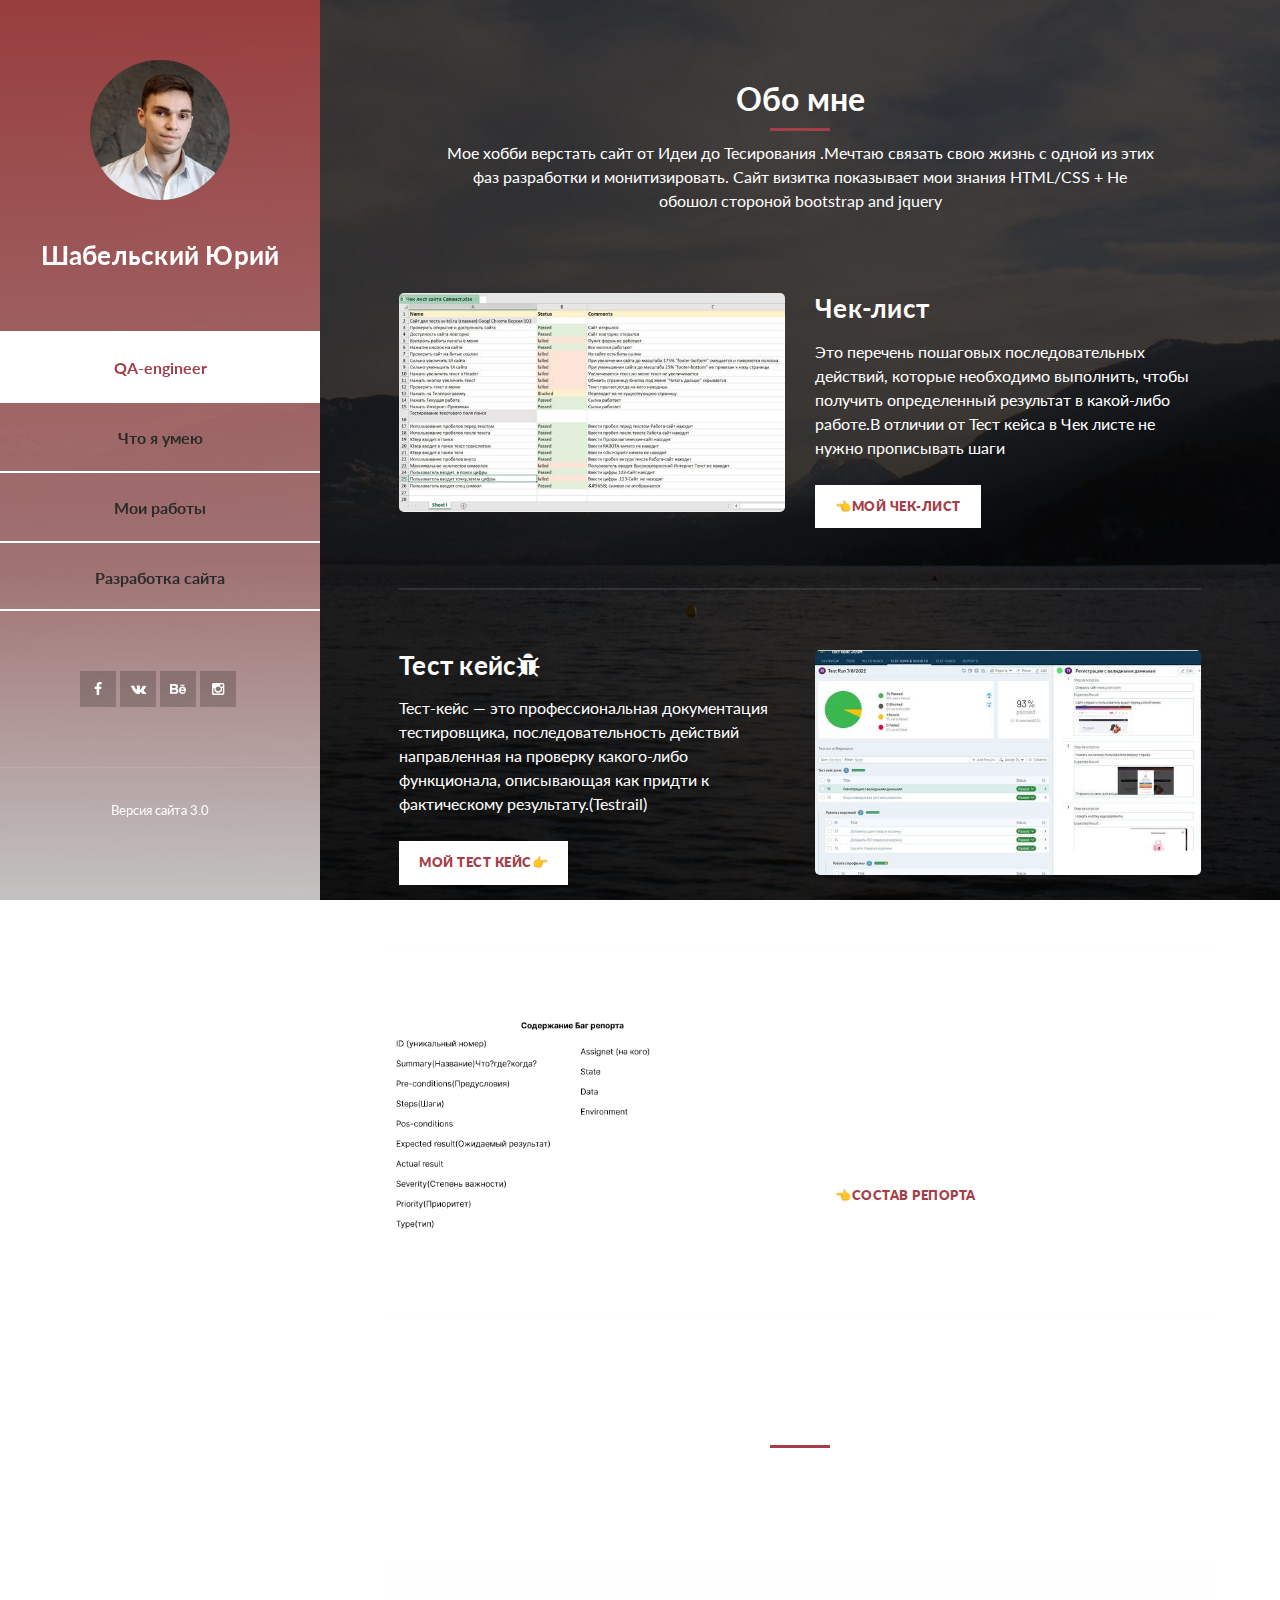
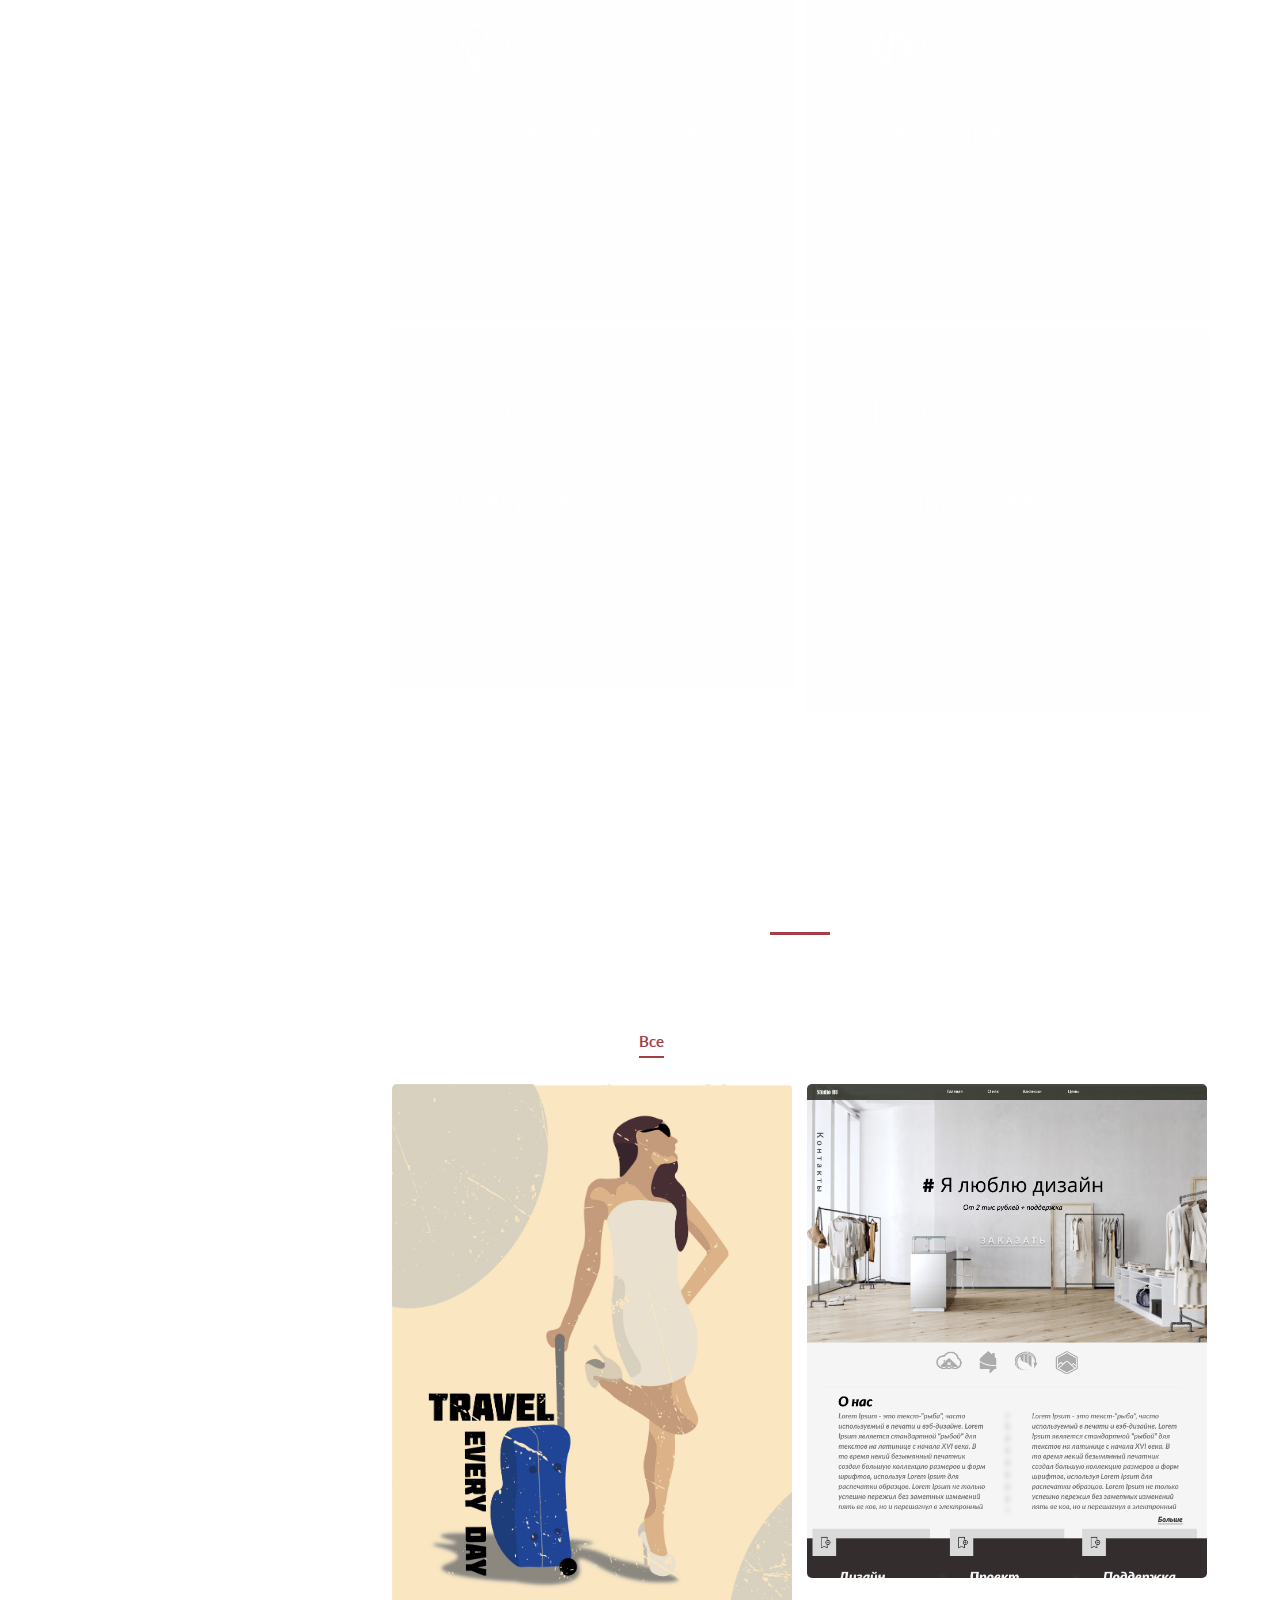
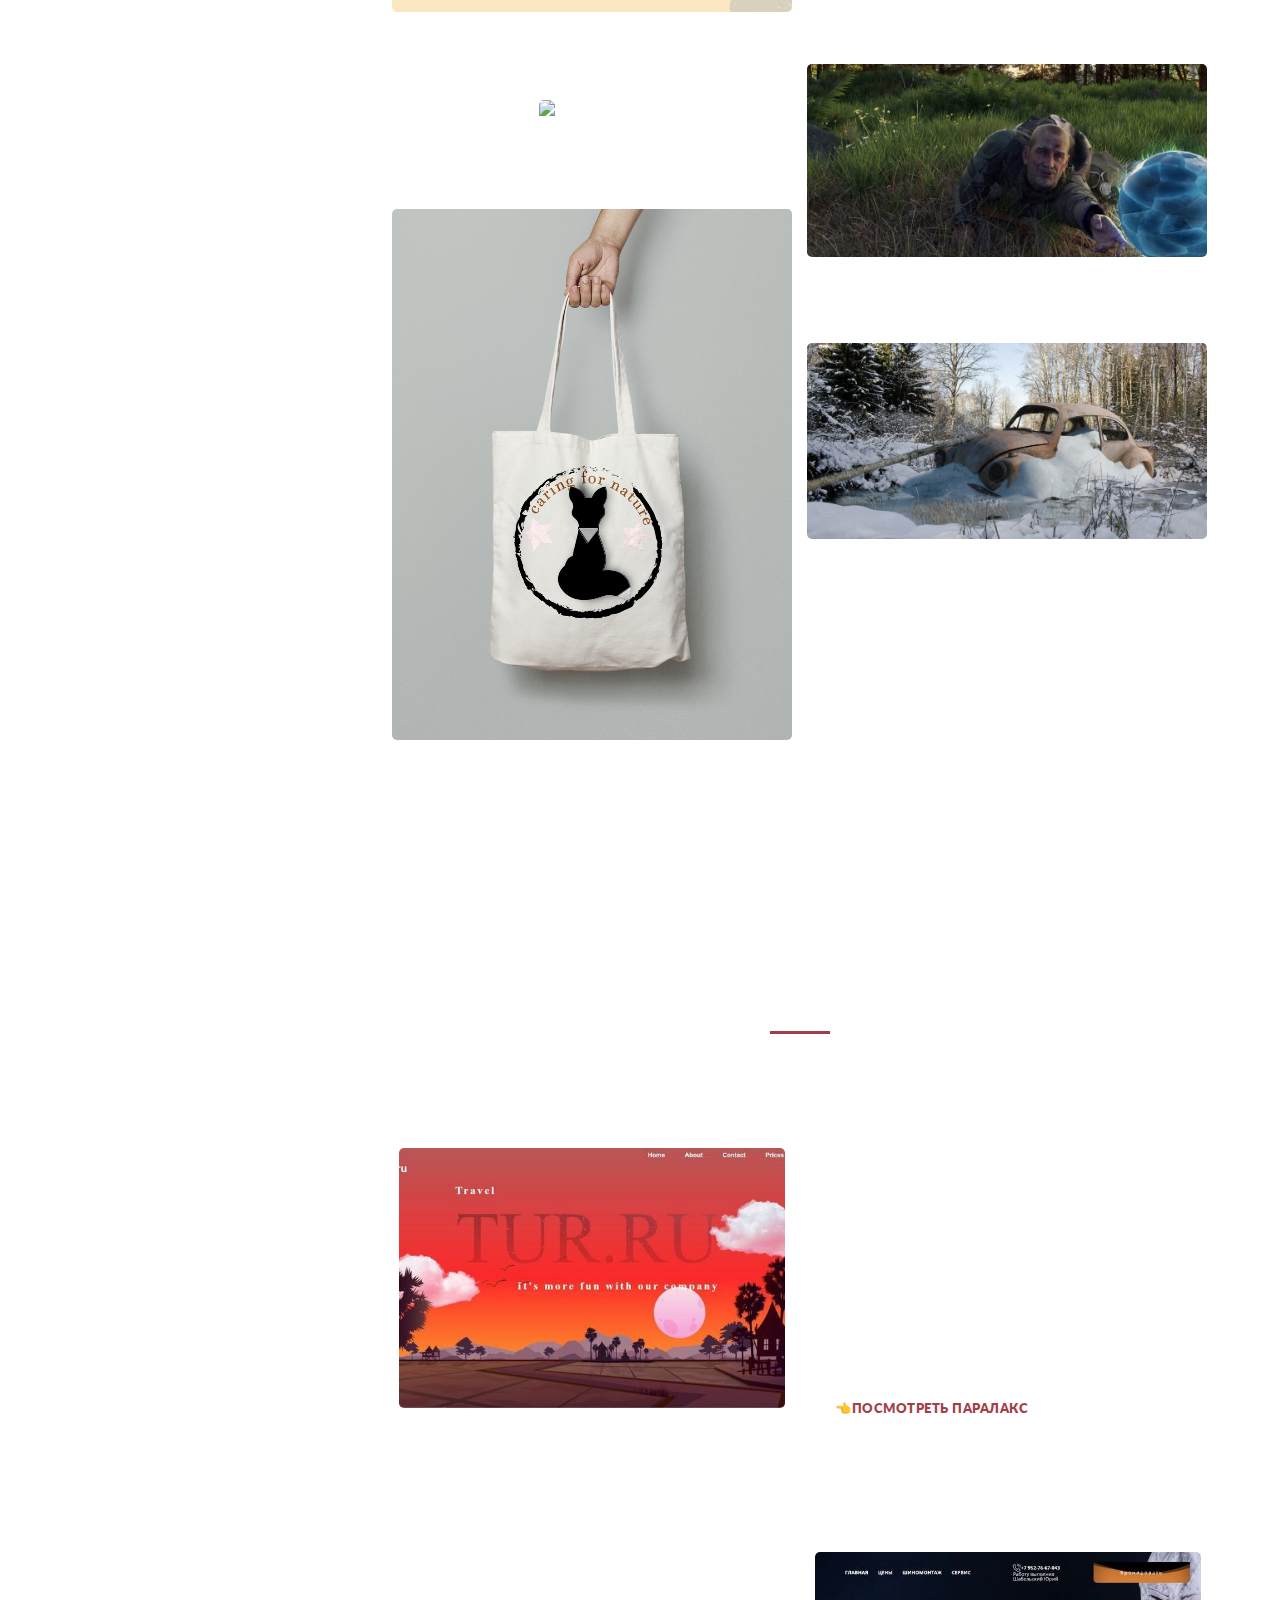
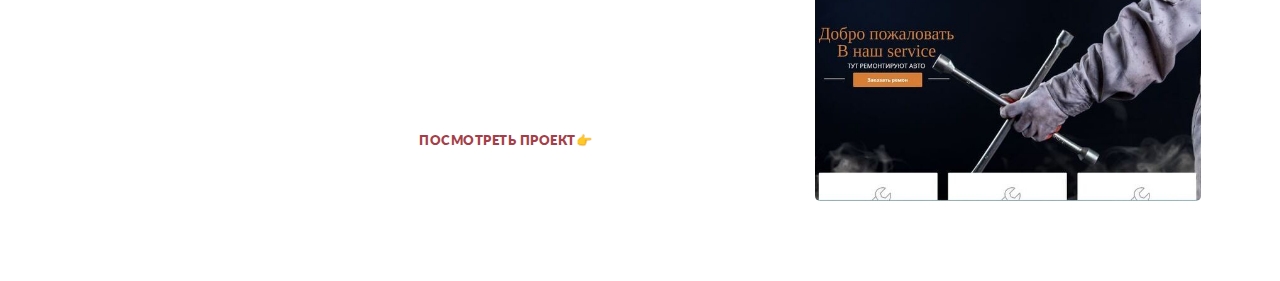
==== commit 498ac500: "Add files via upload" ====
--- a/index.html
+++ b/index.html
@@ -32,10 +32,10 @@
             </div>
             <nav class="main-nav" role="navigation">
               <ul class="main-menu">
-                <li><a href="#section1">Обо мне</a></li>
+                <li><a href="#section1">QA-engineer</a></li>
                 <li><a href="#section2">Что я умею</a></li>
                 <li><a href="#section3">Мои работы</a></li>
-                <li><a href="#section4">Контакты</a></li>
+                <li><a href="#section4">Разработка сайта</a></li>
               </ul>
             </nav>
             <div class="social-network">
@@ -72,25 +72,25 @@
             <h2>Обо мне</h2>
             <div class="line-dec"></div>
             <span
-              >Мое хобби верстка сайта,веб дизайн,тесирование .Мечтаю связать свою жизнь с одним из этих направлений и монитизировать.</span
+              >Мое хобби верстать сайт от Идеи до Тесирования .Мечтаю связать свою жизнь с одной из этих фаз разработки и монитизировать. Сайт визитка показывает мои знания HTML/CSS + Не обошол стороной bootstrap and jquery </span
             >
           </div>
           <div class="left-image-post">
             <div class="row">
               <div class="col-md-6">
                 <div class="left-image">
-                  <a target="_blank" href="https://steep1.github.io/work2/"><img src="assets/images/left-image.jpg" alt="" /></a>
+                  <a target="_blank" href="List.htm"><img src="./assets/images/ch.jpg" alt="" /></a>
                 </div>
               </div>
               <div class="col-md-6">
                 <div class="right-text">
-                  <h4>Верстка сайта от А до Я</h4>
+                  <h4>Чек-лист</h4>
                   <p>
-                    Знаю механизм верстки сайта начиная с макета (Figma) написание кода в Visual Studio Code,заканчивая хостингом(WordPress,Битрик24).Так же имею смежные навыки в Фотошопе,Блендер(3d),Илюстратор Адоб.
+                    Это перечень пошаговых последовательных действий, которые необходимо выполнить, чтобы получить определенный результат в какой-либо работе.В отличии от Тест кейса в Чек листе не нужно прописывать шаги
                   
                   </p>
                   <div class="white-button">
-                    <a target="_blank" href="https://steep1.github.io/work2/">&#128072;Посмотреть проект</a>
+                    <a target="_blank" href="List.htm">&#128072;Мой чек-лист</a>
                   </div>
                 </div>
               </div>
@@ -100,23 +100,42 @@
             <div class="row">
               <div class="col-md-6">
                 <div class="left-text">
-                  <h4>QA-тестировщик <i class="fa fa-bug" aria-hidden="true"></i></h4>
+                  <h4>Тест кейс<i class="fa fa-bug" aria-hidden="true"></i></h4>
                   <p>
-                    Усидчивость и внимание к деталям — это те качества, которые дают возможность находить баги и подробно описывать ошибки для устранения дефектов. Развитое аналитическое мышление позволяет обрабатывать результаты тестирования с точностью до 100 %.
+                    Тест-кейс — это профессиональная документация тестировщика, последовательность действий направленная на проверку какого-либо функционала, описывающая как придти к фактическому результату.(Testrail)
                   </p>
                   <div class="white-button">
-                    <a target="_blank" href="https://steep1.github.io/work54/">Посмотреть проект&#128073;</a>
+                    <a target="_blank" href="assets/images/tes.JPG">Мой тест кейс&#128073;</a>
                   </div>
                 </div>
               </div>
               <div class="col-md-6">
                 <div class="right-image">
-                  <a target="_blank" href="https://steep1.github.io/work54/"><img src="assets/images/right-image.jpg" alt="" /></a>
+                  <a target="_blank" href="assets/images/tes.JPG"><img src="assets/images/tes1.jpg" alt="" /></a>
                 </div>
               </div>
             </div>
           </div>
         </div>
+        <!-- Баг репорт -->
+        <div class="right-image-post">
+          <div class="row">
+            <div class="col-md-6">
+              <div class="left-image">
+                <a target="_blank" href="assets/images/bg.png"><img src="assets/images/bg.png" alt="" /></a>
+              </div>
+            </div>
+            <div class="col-md-6">
+              <div class="right-text">
+                <h4>Баг репорт</h4>
+                <p>
+                  Баг репорт — это документ, который создает тестировщик, когда он обнаружил баг или ошибку. Дословно с английского Bug Report переводится как «отчет об ошибке». (JIRA)
+                
+                </p>
+                <div class="white-button">
+                  <a target="_blank" href="assets/images/bg.png">&#128072;Состав репорта</a>
+                </div>
+
         
       </section>
 
@@ -163,7 +182,7 @@
                 <div class="fourth-service-icon service-icon"></div>
                 <h4>Development tools</h4>
                 <p>
-                  Visual Studio Code,SQL management studio <br>Git,Git extensions,Kdiff3 <br>Jira, Trello<br>Postmen, Fidller
+                  Visual Studio Code,SQL management studio <br>Git,Git extensions,Kdiff3 <br>Jira, Trello,Testrail<br>Postmen, Fidller
                 </p>
               </div>
             </div>
@@ -198,7 +217,7 @@
                     data-type="people"
                     name="isotope-filter"
                   />
-                  <span>Сайты</span></label
+                  <span>Figma</span></label
                 >
                 <label
                   ><input
@@ -206,7 +225,7 @@
                     data-type="nature"
                     name="isotope-filter"
                   />
-                  <span>Илюстрации</span></label
+                  <span>Adobe Illustrato</span></label
                 >
                 <label
                   ><input
@@ -214,7 +233,7 @@
                     data-type="animals"
                     name="isotope-filter"
                   />
-                  <span>3D</span></label
+                  <span>Blender3D</span></label
                 >
               </form>
               <div class="isotope-box">
@@ -339,72 +358,50 @@
       <section class="section contact-me" data-section="section4">
         <div class="container">
           <div class="section-heading">
-            <h2>Контакты</h2>
+            <h2>Разработка сайта</h2>
             <div class="line-dec"></div>
-
-          </div>
-          <div class="row">
-            <div class="right-content">
-              <div class="container">
-                <form id="contact" action="" method="post">
-                  <div class="row">
-                    <div class="col-md-6">
-                      <fieldset>
-                        <input
-                          name="name"
-                          type="text"
-                          class="form-control"
-                          id="name"
-                          placeholder="Your name..."
-                          required=""
-                        />
-                      </fieldset>
-                    </div>
-                    <div class="col-md-6">
-                      <fieldset>
-                        <input
-                          name="email"
-                          type="text"
-                          class="form-control"
-                          id="email"
-                          placeholder="Your email..."
-                          required=""
-                        />
-                      </fieldset>
-                    </div>
-                    <div class="col-md-12">
-                      <fieldset>
-                        <input
-                          name="subject"
-                          type="text"
-                          class="form-control"
-                          id="subject"
-                          placeholder="Subject..."
-                          required=""
-                        />
-                      </fieldset>
-                    </div>
-                    <div class="col-md-12">
-                      <fieldset>
-                        <textarea
-                          name="message"
-                          rows="6"
-                          class="form-control"
-                          id="message"
-                          placeholder="Your message..."
-                          required=""
-                        ></textarea>
-                      </fieldset>
-                    </div>
-                    <div class="col-md-12">
-                      <fieldset>
-                        <button type="submit" id="form-submit" class="button">
-                          Написать мне
-                        </button>
-                      </fieldset>
-                    </div>
+            <span
+              >Посмотрите мои проекты кликнув на картинку, либо "посмотреть проект"</span
+            >
+          </div>
+          <div class="left-image-post">
+            <div class="row">
+              <div class="col-md-6">
+                <div class="left-image">
+                  <a target="_blank" href="https://steep1.github.io/work2/"><img src="assets/images/left-image.jpg" alt="" /></a>
+                </div>
+              </div>
+              <div class="col-md-6">
+                <div class="right-text">
+                  <h4>Верстка сайта от А до Я</h4>
+                  <p>
+                    Знаю механизм верстки сайта начиная с макета (Figma) написание кода в Visual Studio Code,заканчивая хостингом(WordPress,Битрик24).Задумку подсмотрел на Pinterest и вдохновился на реализацию своей задумки сайта с паралаксом.Сайт с паралаксом только Пк версия.
+                  
+                  </p>
+                  <div class="white-button">
+                    <a target="_blank" href="https://steep1.github.io/work2/">&#128072;Посмотреть паралакс</a>
                   </div>
-                </form>
+                </div>
+              </div>
+            </div>
+          </div>
+          <div class="right-image-post">
+            <div class="row">
+              <div class="col-md-6">
+                <div class="left-text">
+                  <h4>Идея-Реализация <i class="fa fa" aria-hidden="true"></i></h4>
+                  <p>
+                    Так же имею смежные навыки в Фотошопе,Блендер(3d),Илюстратор Адоб.Благодаря смежным навыкам могу создавать уникальный контент.
+                  </p>
+                  <div class="white-button">
+                    <a target="_blank" href="https://steep1.github.io/work54/">Посмотреть проект&#128073;</a>
+                  </div>
+                </div>
+              </div>
+              <div class="col-md-6">
+                <div class="right-image">
+                  <a target="_blank" href="https://steep1.github.io/work54/"><img src="assets/images/right-image.jpg" alt="" /></a>
+                </div>
               </div>
             </div>
           </div>
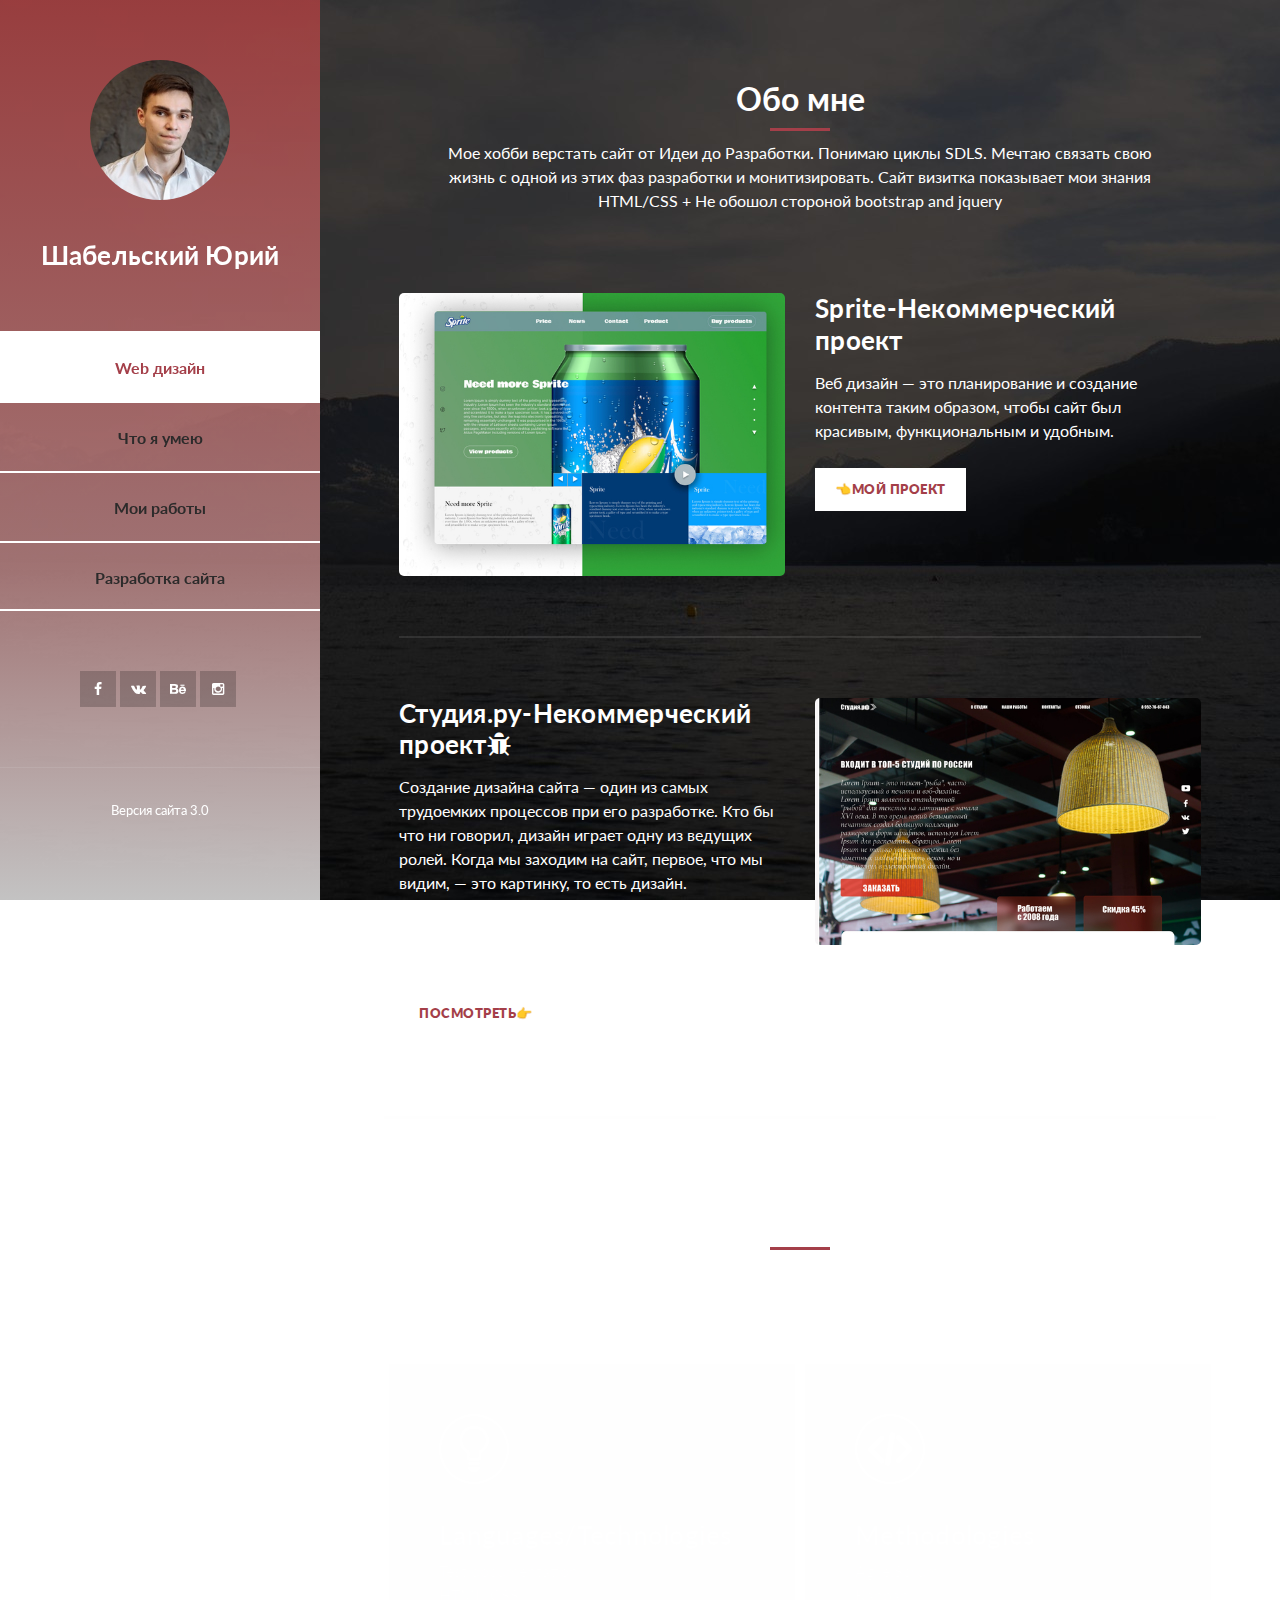
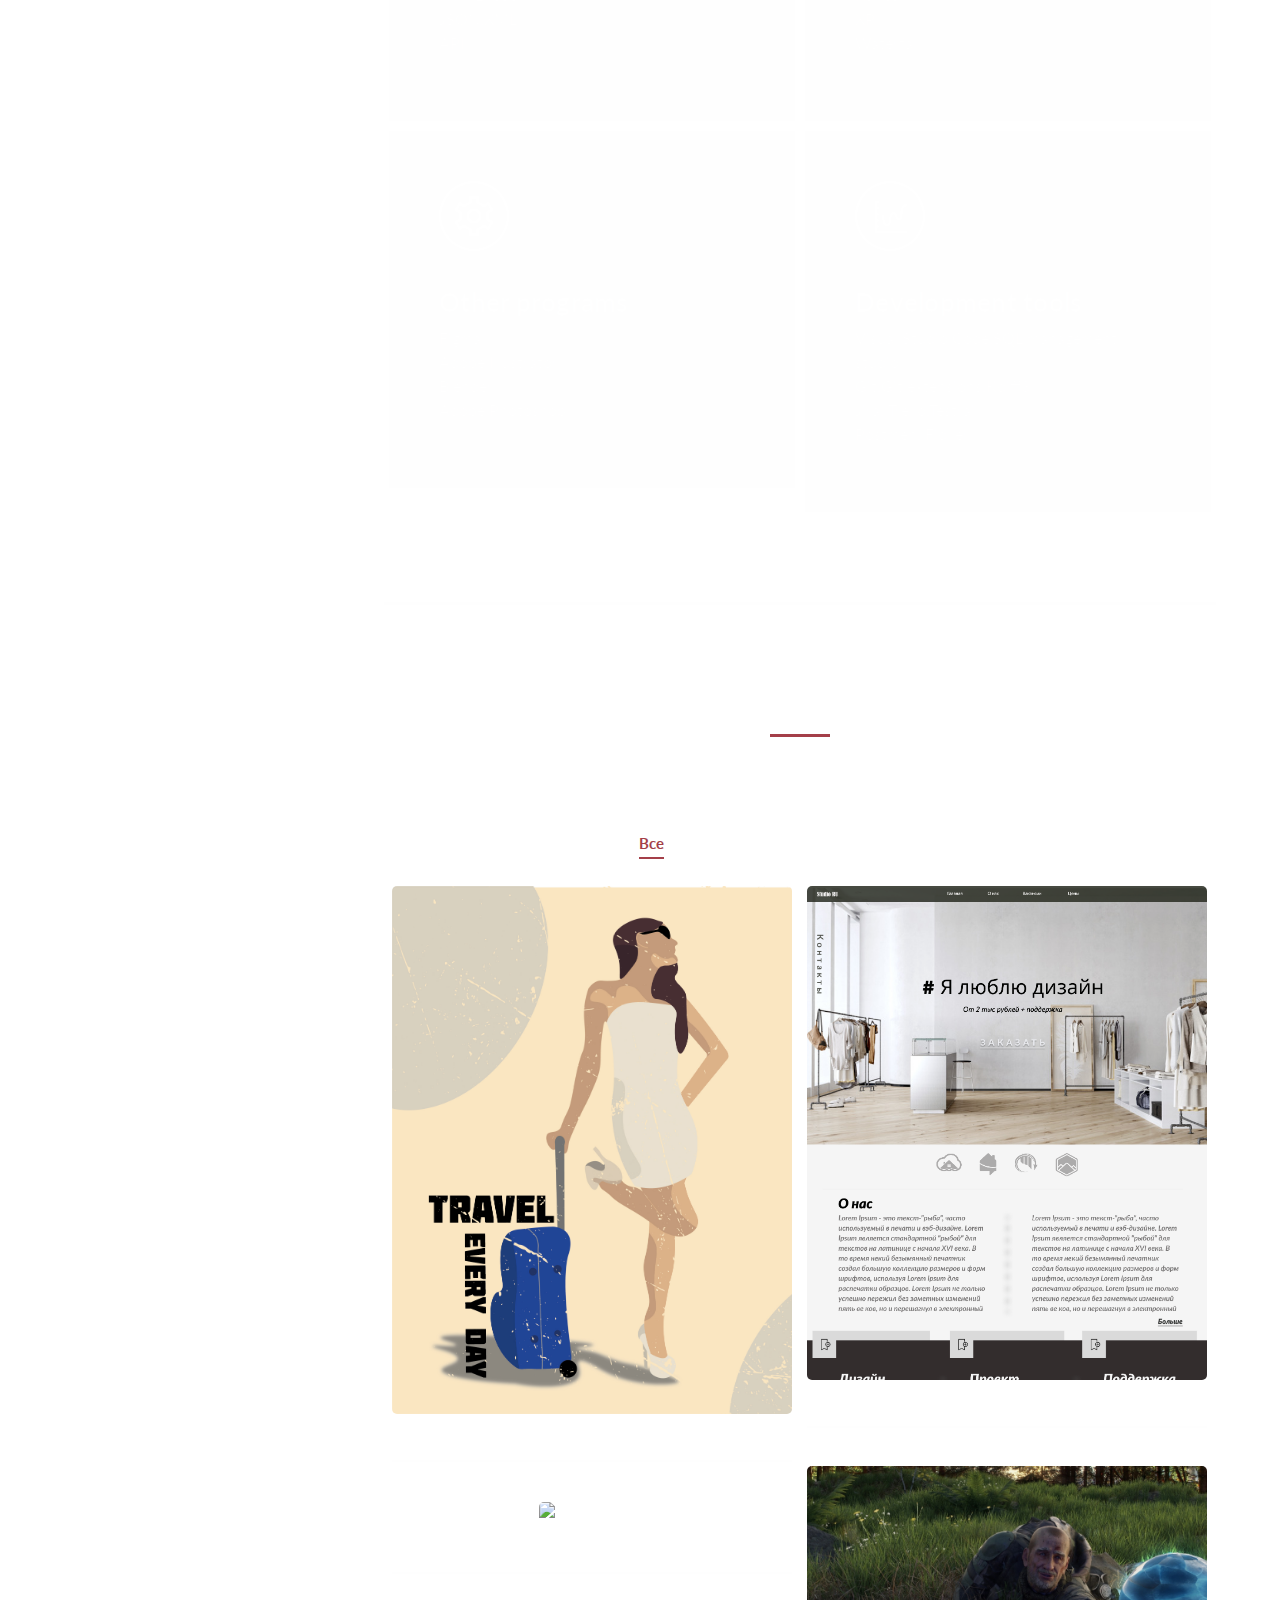
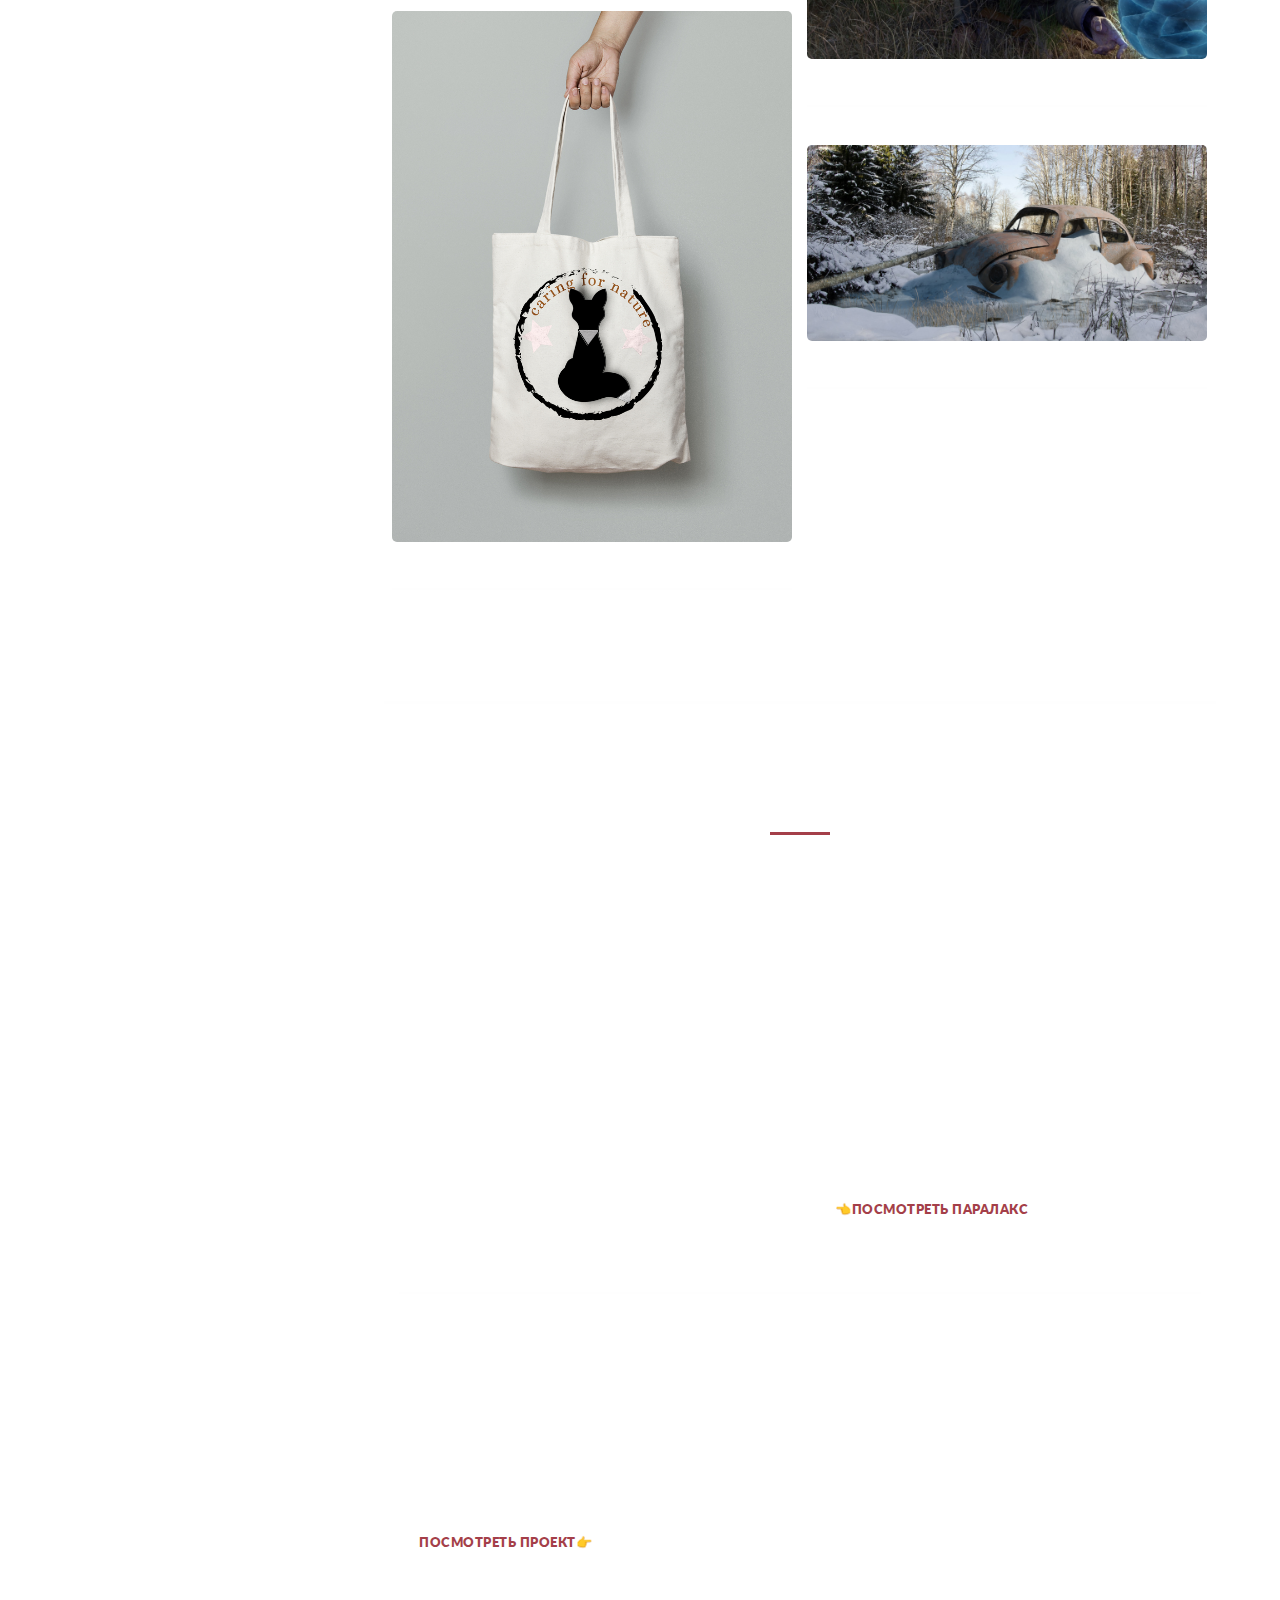
==== commit dd53339d: "Add files via upload" ====
--- a/index.html
+++ b/index.html
@@ -32,7 +32,7 @@
             </div>
             <nav class="main-nav" role="navigation">
               <ul class="main-menu">
-                <li><a href="#section1">QA-engineer</a></li>
+                <li><a href="#section1">Web дизайн</a></li>
                 <li><a href="#section2">Что я умею</a></li>
                 <li><a href="#section3">Мои работы</a></li>
                 <li><a href="#section4">Разработка сайта</a></li>
@@ -72,25 +72,25 @@
             <h2>Обо мне</h2>
             <div class="line-dec"></div>
             <span
-              >Мое хобби верстать сайт от Идеи до Тесирования .Мечтаю связать свою жизнь с одной из этих фаз разработки и монитизировать. Сайт визитка показывает мои знания HTML/CSS + Не обошол стороной bootstrap and jquery </span
+              >Мое хобби верстать сайт от Идеи до Разработки. Понимаю циклы SDLS. Мечтаю связать свою жизнь с одной из этих фаз разработки и монитизировать. Сайт визитка показывает мои знания HTML/CSS + Не обошол стороной bootstrap and jquery </span
             >
           </div>
           <div class="left-image-post">
             <div class="row">
               <div class="col-md-6">
                 <div class="left-image">
-                  <a target="_blank" href="List.htm"><img src="./assets/images/ch.jpg" alt="" /></a>
+                  <a target="_blank" href="assets/images/ch1.JPG"><img src="./assets/images/ch.jpg" alt="" /></a>
                 </div>
               </div>
               <div class="col-md-6">
                 <div class="right-text">
-                  <h4>Чек-лист</h4>
+                  <h4>Sprite-Некоммерческий проект</h4>
                   <p>
-                    Это перечень пошаговых последовательных действий, которые необходимо выполнить, чтобы получить определенный результат в какой-либо работе.В отличии от Тест кейса в Чек листе не нужно прописывать шаги
+                    Веб дизайн — это планирование и создание контента таким образом, чтобы сайт был красивым, функциональным и удобным.
                   
                   </p>
                   <div class="white-button">
-                    <a target="_blank" href="List.htm">&#128072;Мой чек-лист</a>
+                    <a target="_blank" href="assets/images/ch1.JPG">&#128072;Мой проект</a>
                   </div>
                 </div>
               </div>
@@ -100,24 +100,24 @@
             <div class="row">
               <div class="col-md-6">
                 <div class="left-text">
-                  <h4>Тест кейс<i class="fa fa-bug" aria-hidden="true"></i></h4>
+                  <h4>Студия.ру-Некоммерческий проект<i class="fa fa-bug" aria-hidden="true"></i></h4>
                   <p>
-                    Тест-кейс — это профессиональная документация тестировщика, последовательность действий направленная на проверку какого-либо функционала, описывающая как придти к фактическому результату.(Testrail)
+                    Создание дизайна сайта — один из самых трудоемких процессов при его разработке. Кто бы что ни говорил, дизайн играет одну из ведущих ролей. Когда мы заходим на сайт, первое, что мы видим, — это картинку, то есть дизайн. Срабатывает визуальное восприятие, и от того, каким оно будет, зависит и наше пользовательское отношение.
                   </p>
                   <div class="white-button">
-                    <a target="_blank" href="assets/images/tes.JPG">Мой тест кейс&#128073;</a>
+                    <a target="_blank" href="https://www.behance.net/gallery/144629083/kejs-lendinga">Посмотреть&#128073;</a>
                   </div>
                 </div>
               </div>
               <div class="col-md-6">
                 <div class="right-image">
-                  <a target="_blank" href="assets/images/tes.JPG"><img src="assets/images/tes1.jpg" alt="" /></a>
+                  <a target="_blank" href="https://www.behance.net/gallery/144629083/kejs-lendinga"><img src="assets/images/tes1.jpg" alt="" /></a>
                 </div>
               </div>
             </div>
           </div>
         </div>
-        <!-- Баг репорт -->
+<!-- 
         <div class="right-image-post">
           <div class="row">
             <div class="col-md-6">
@@ -134,7 +134,7 @@
                 </p>
                 <div class="white-button">
                   <a target="_blank" href="assets/images/bg.png">&#128072;Состав репорта</a>
-                </div>
+                </div> -->
 
         
       </section>
@@ -368,7 +368,7 @@
             <div class="row">
               <div class="col-md-6">
                 <div class="left-image">
-                  <a target="_blank" href="https://steep1.github.io/work2/"><img src="assets/images/left-image.jpg" alt="" /></a>
+                  <a target="_blank" href="https://steep1.github.io/work2/"><img src="assets/images/23.gif" alt="" /></a>
                 </div>
               </div>
               <div class="col-md-6">
@@ -400,7 +400,7 @@
               </div>
               <div class="col-md-6">
                 <div class="right-image">
-                  <a target="_blank" href="https://steep1.github.io/work54/"><img src="assets/images/right-image.jpg" alt="" /></a>
+                  <a target="_blank" href="https://steep1.github.io/work54/"><img src="assets/images/33.gif" alt="" /></a>
                 </div>
               </div>
             </div>
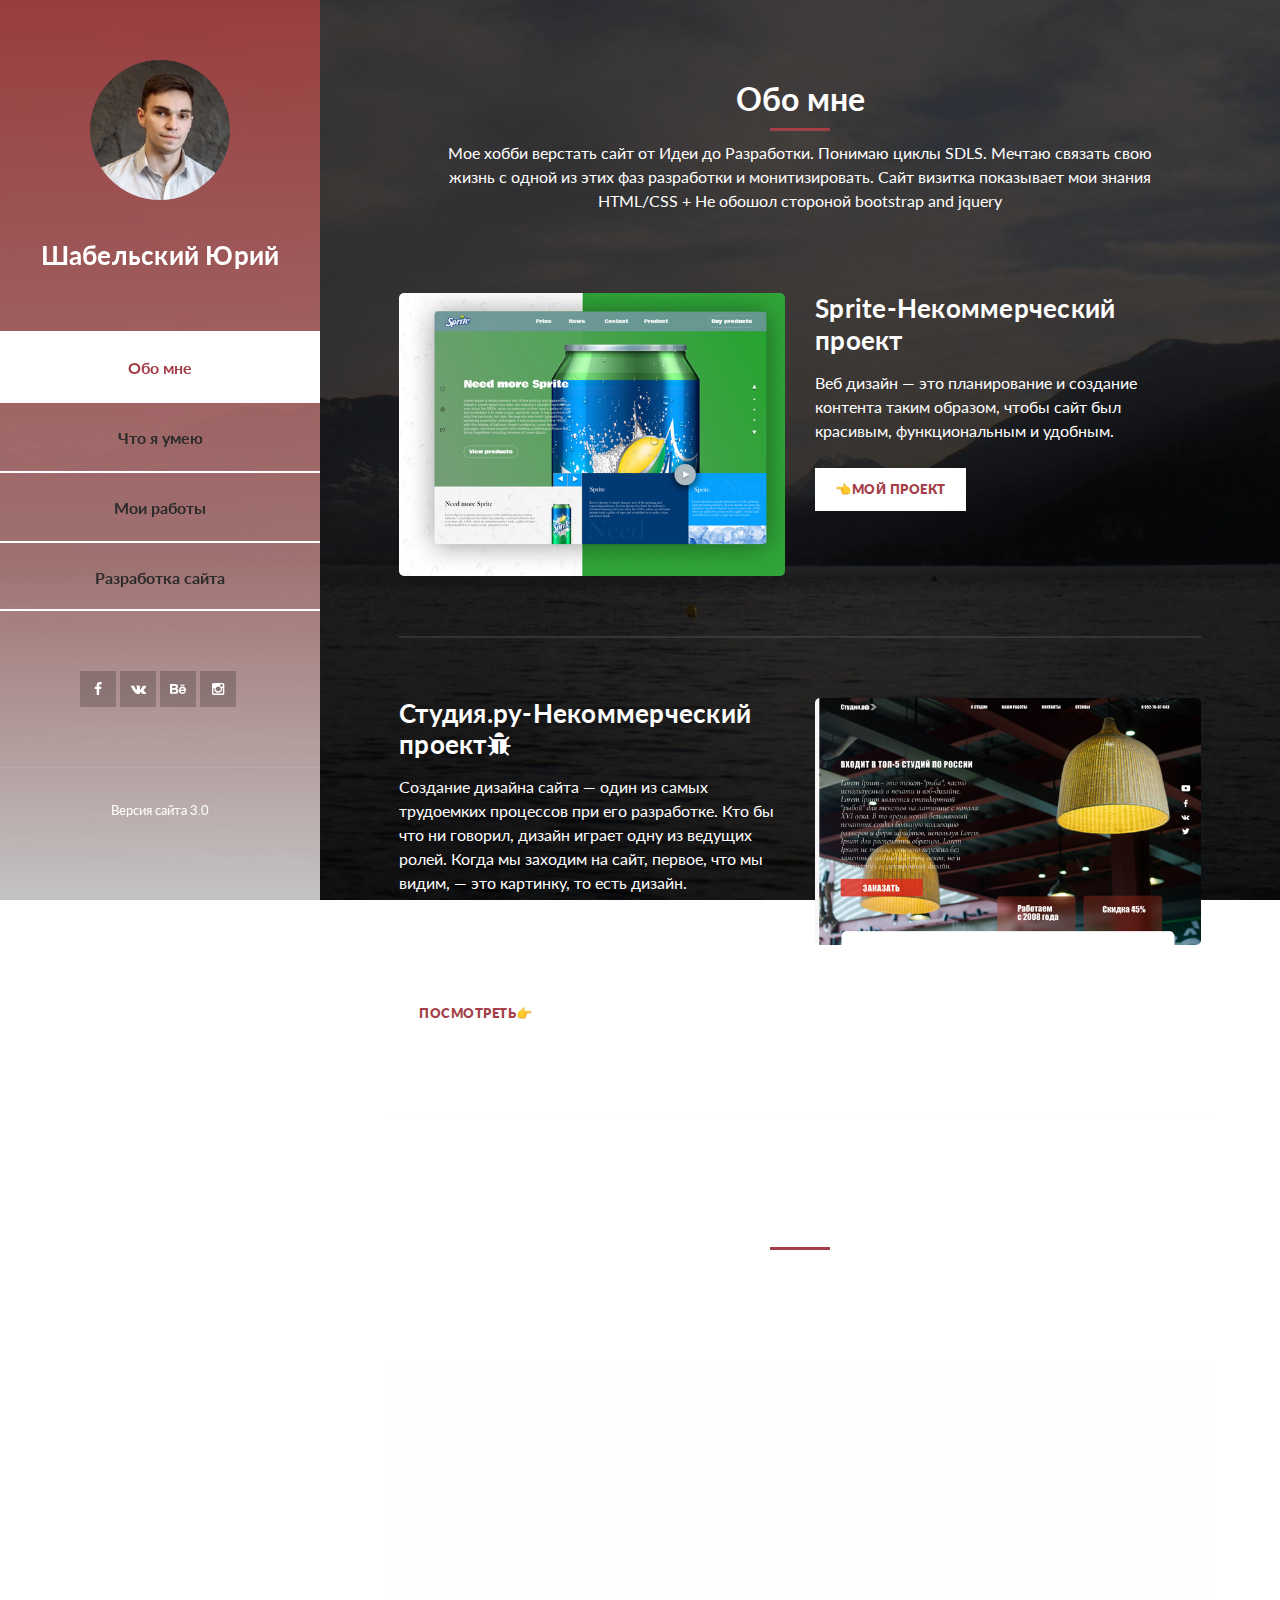
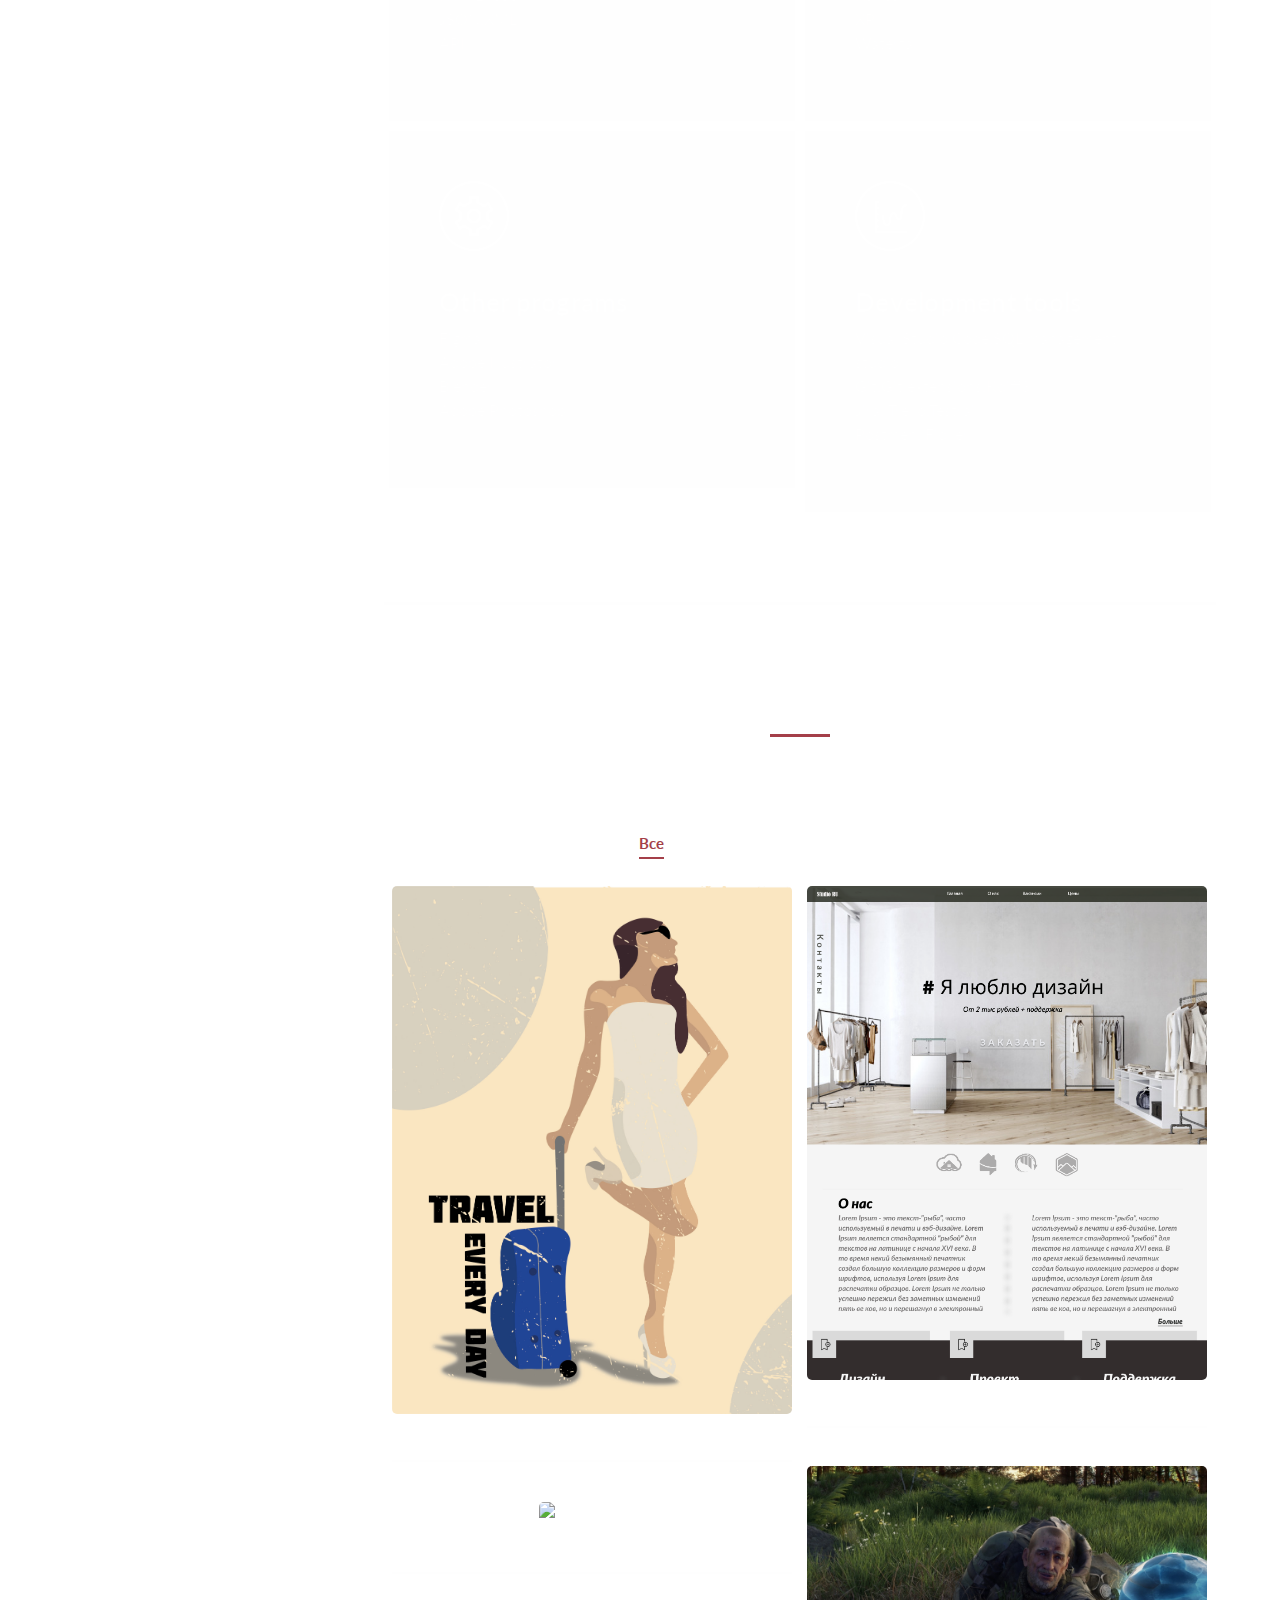
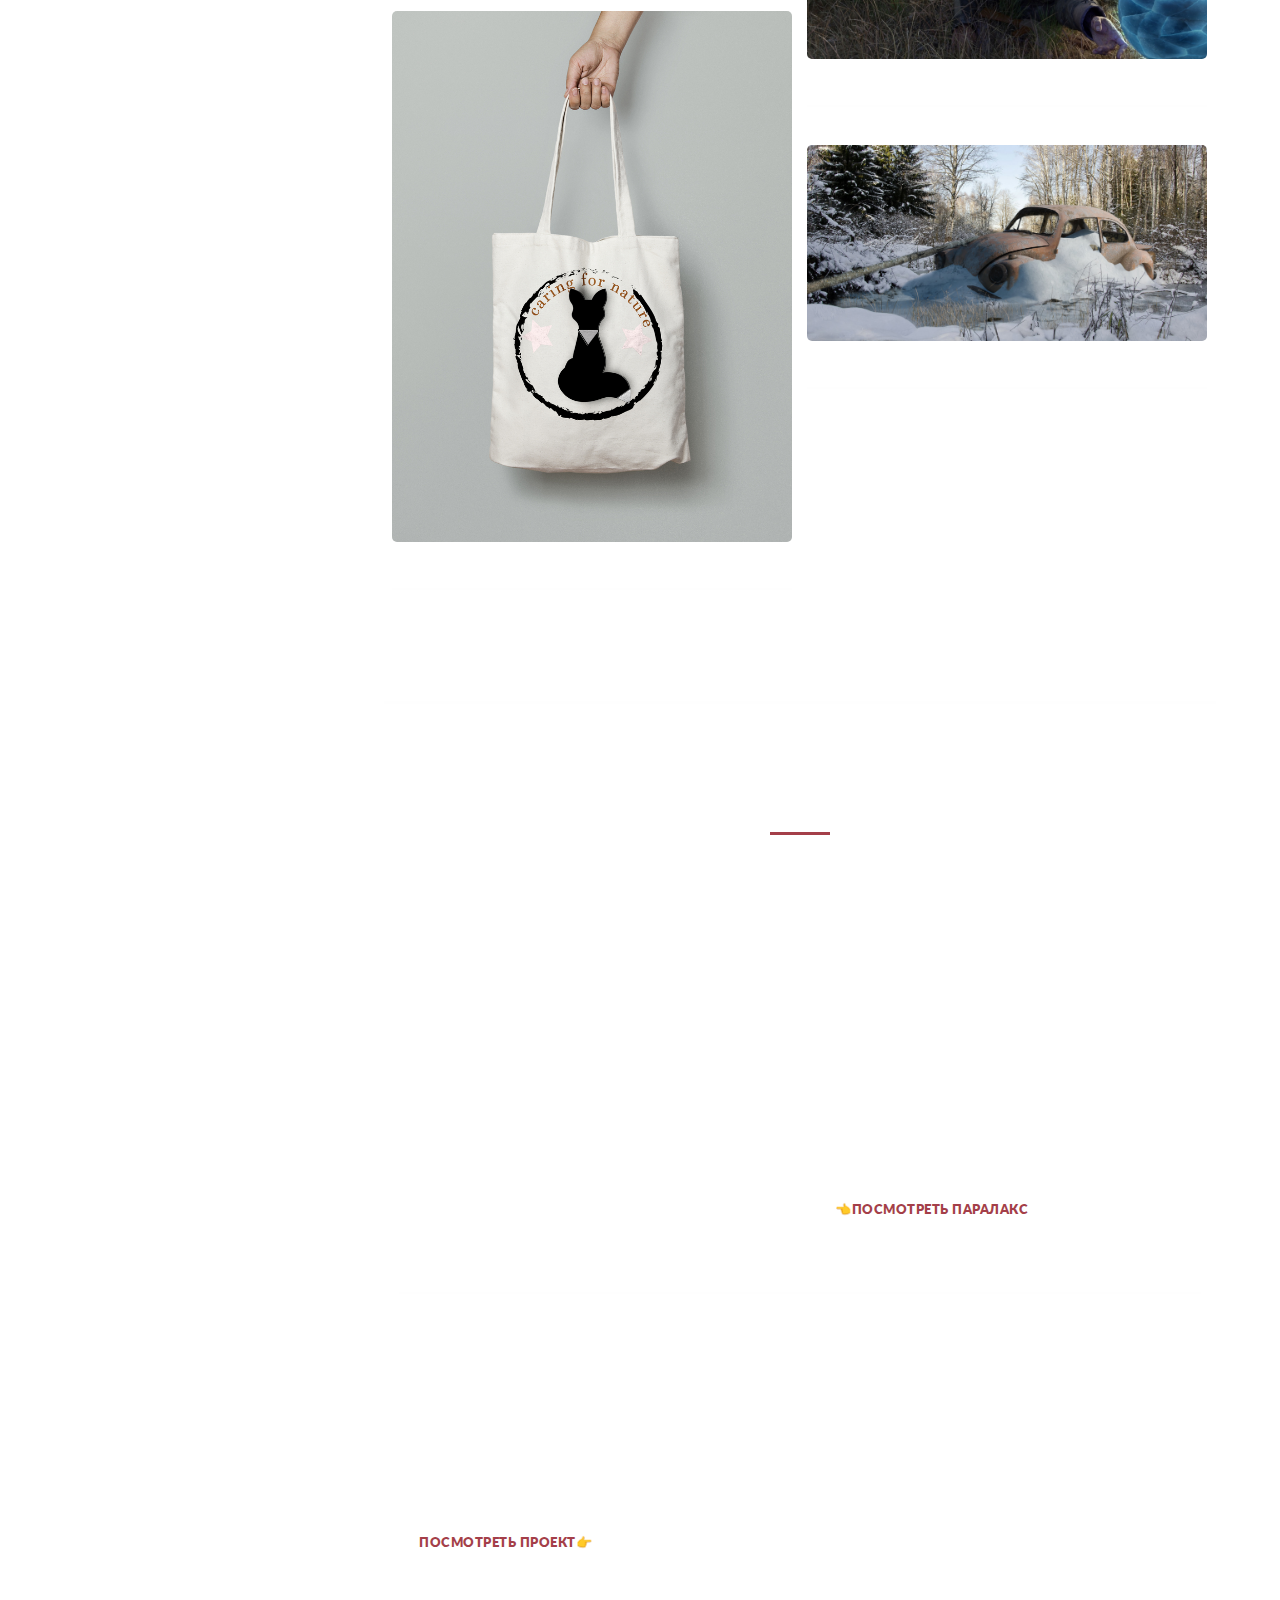
==== commit 77454618: "Update index.html" ====
--- a/index.html
+++ b/index.html
@@ -32,7 +32,7 @@
             </div>
             <nav class="main-nav" role="navigation">
               <ul class="main-menu">
-                <li><a href="#section1">Web дизайн</a></li>
+                <li><a href="#section1">Обо мне</a></li>
                 <li><a href="#section2">Что я умею</a></li>
                 <li><a href="#section3">Мои работы</a></li>
                 <li><a href="#section4">Разработка сайта</a></li>
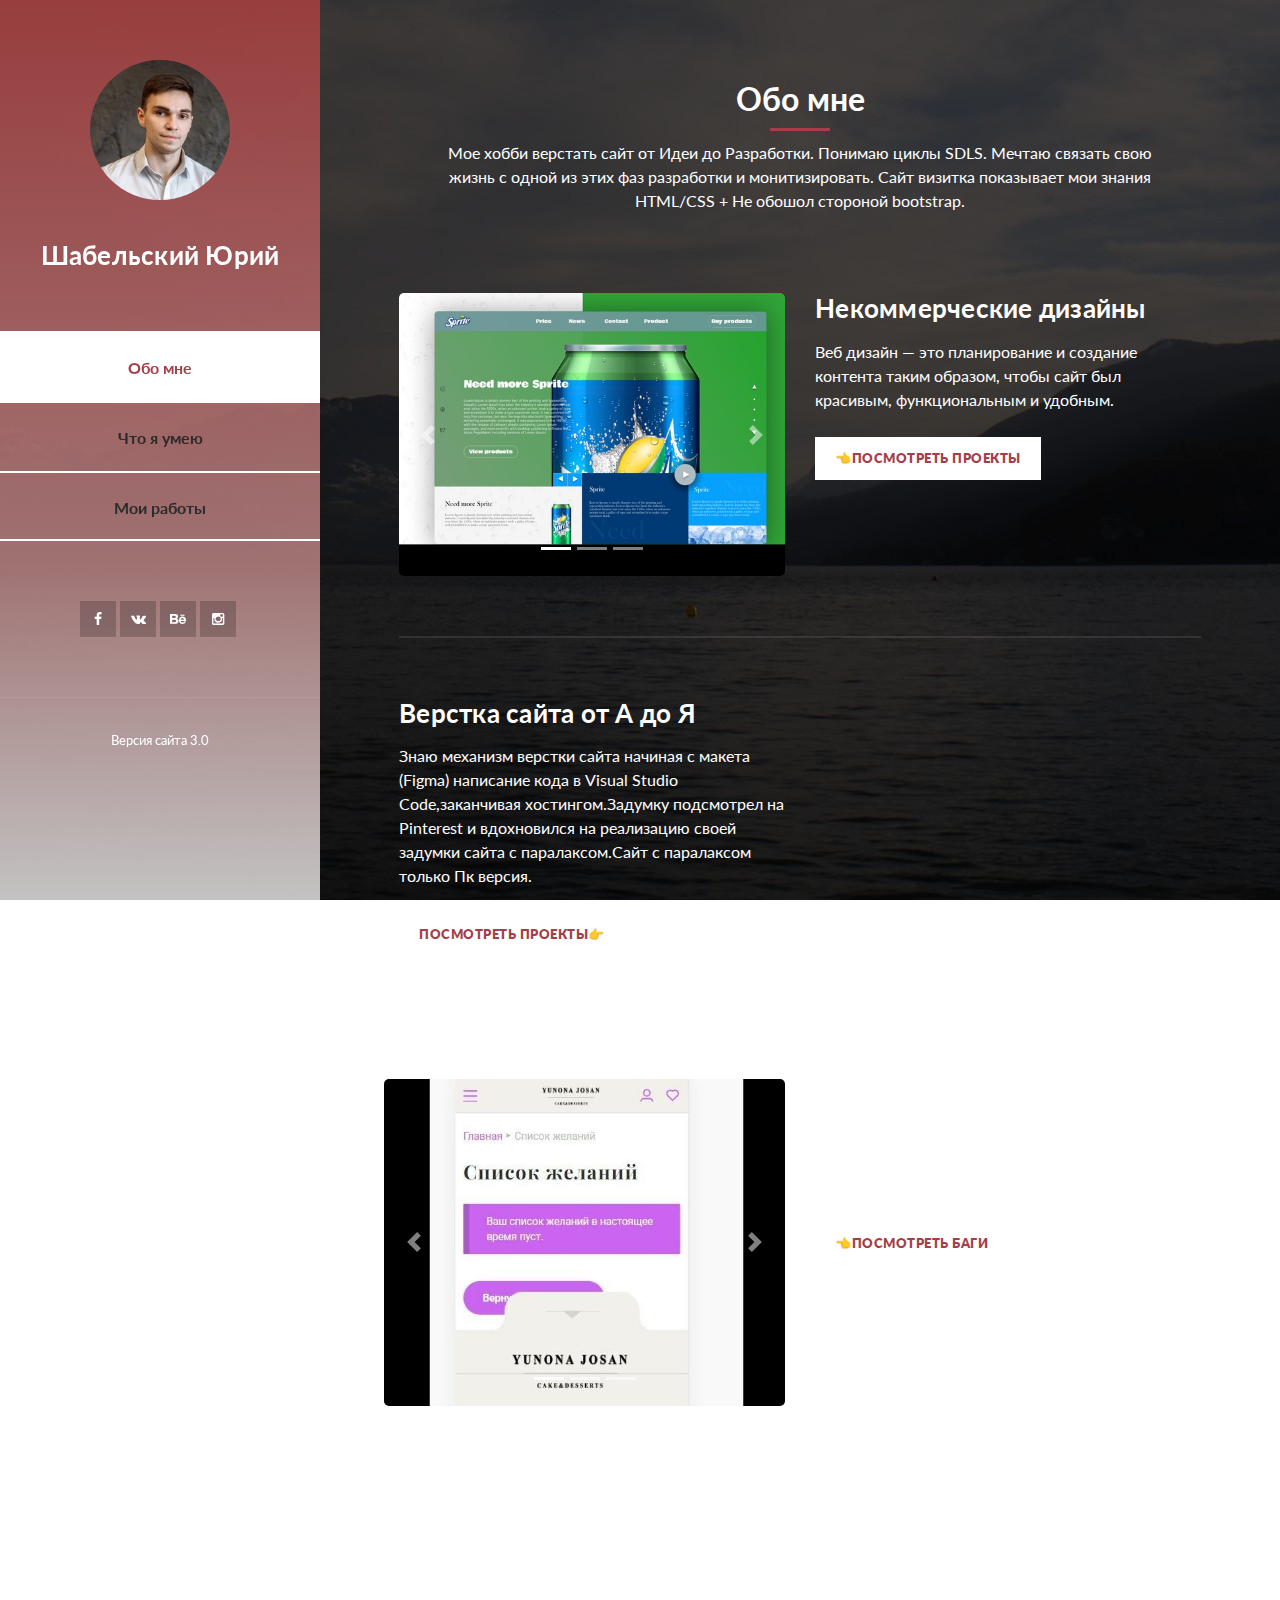
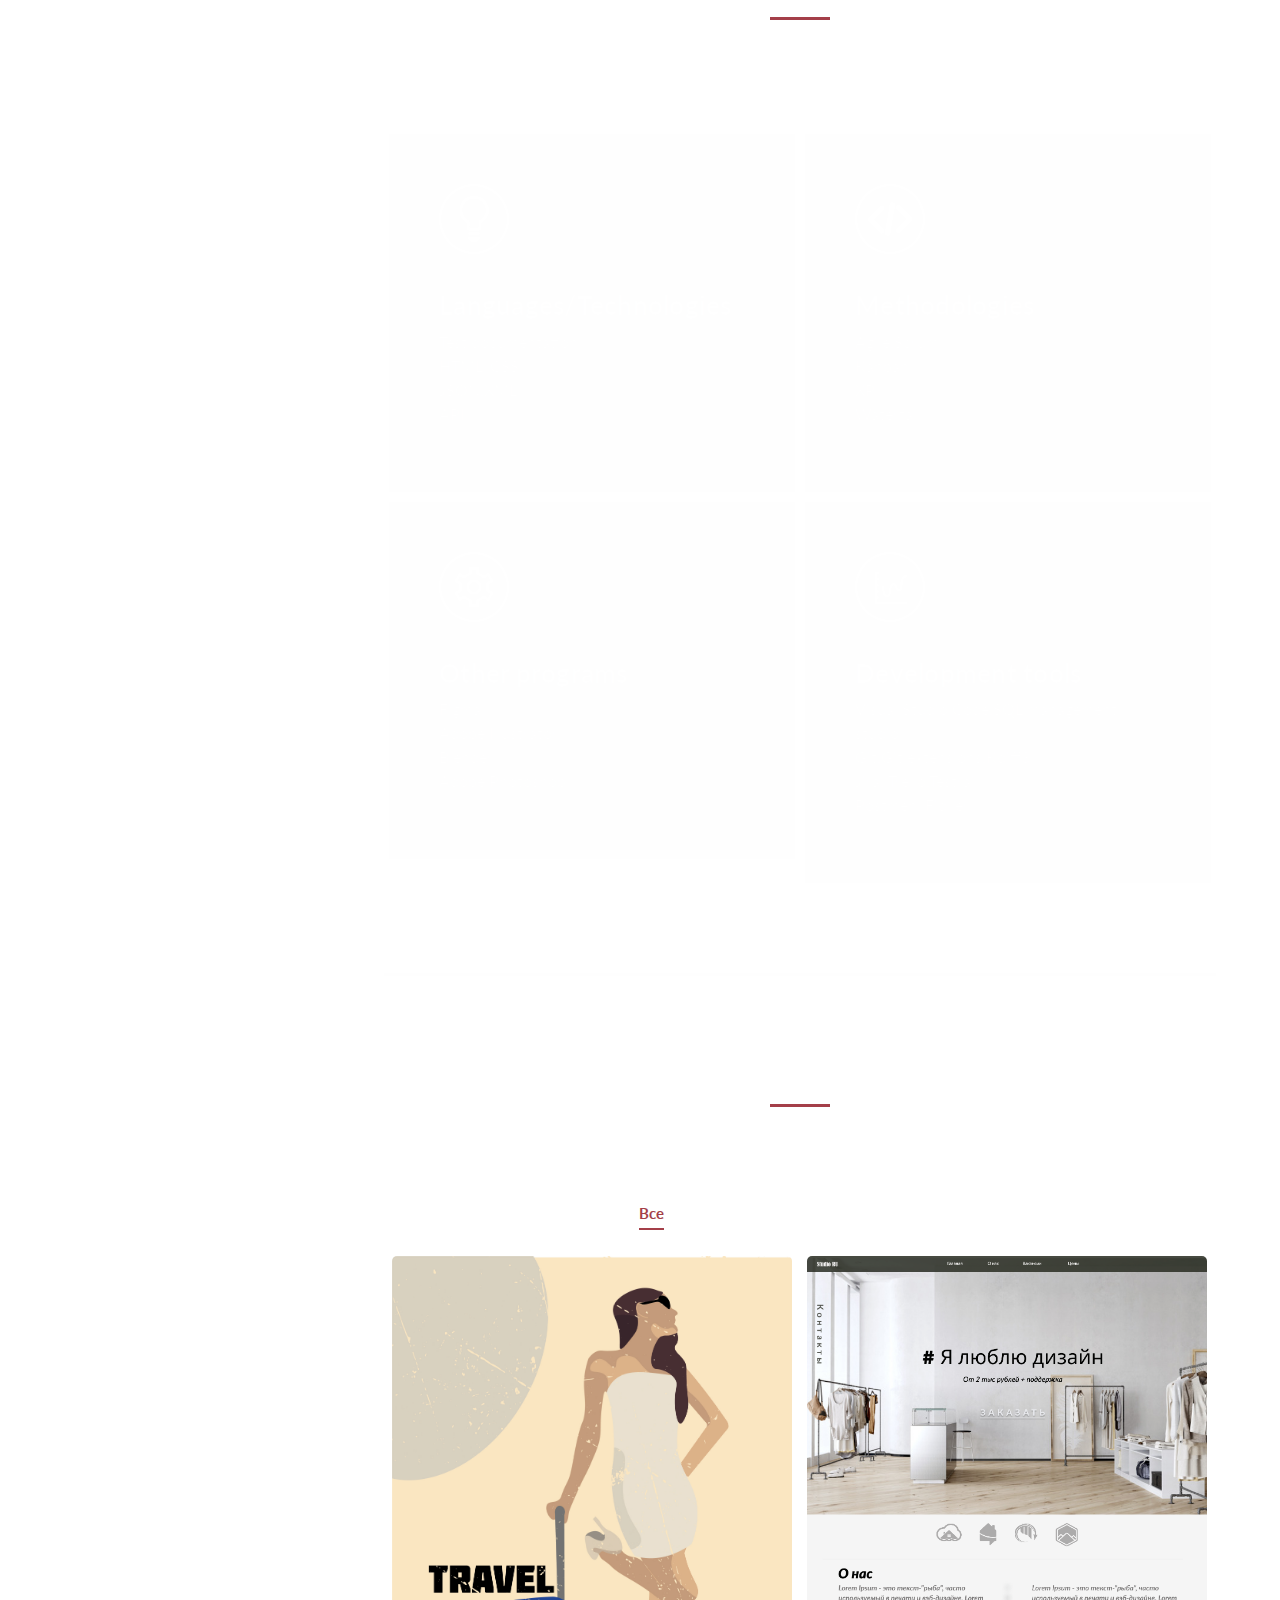
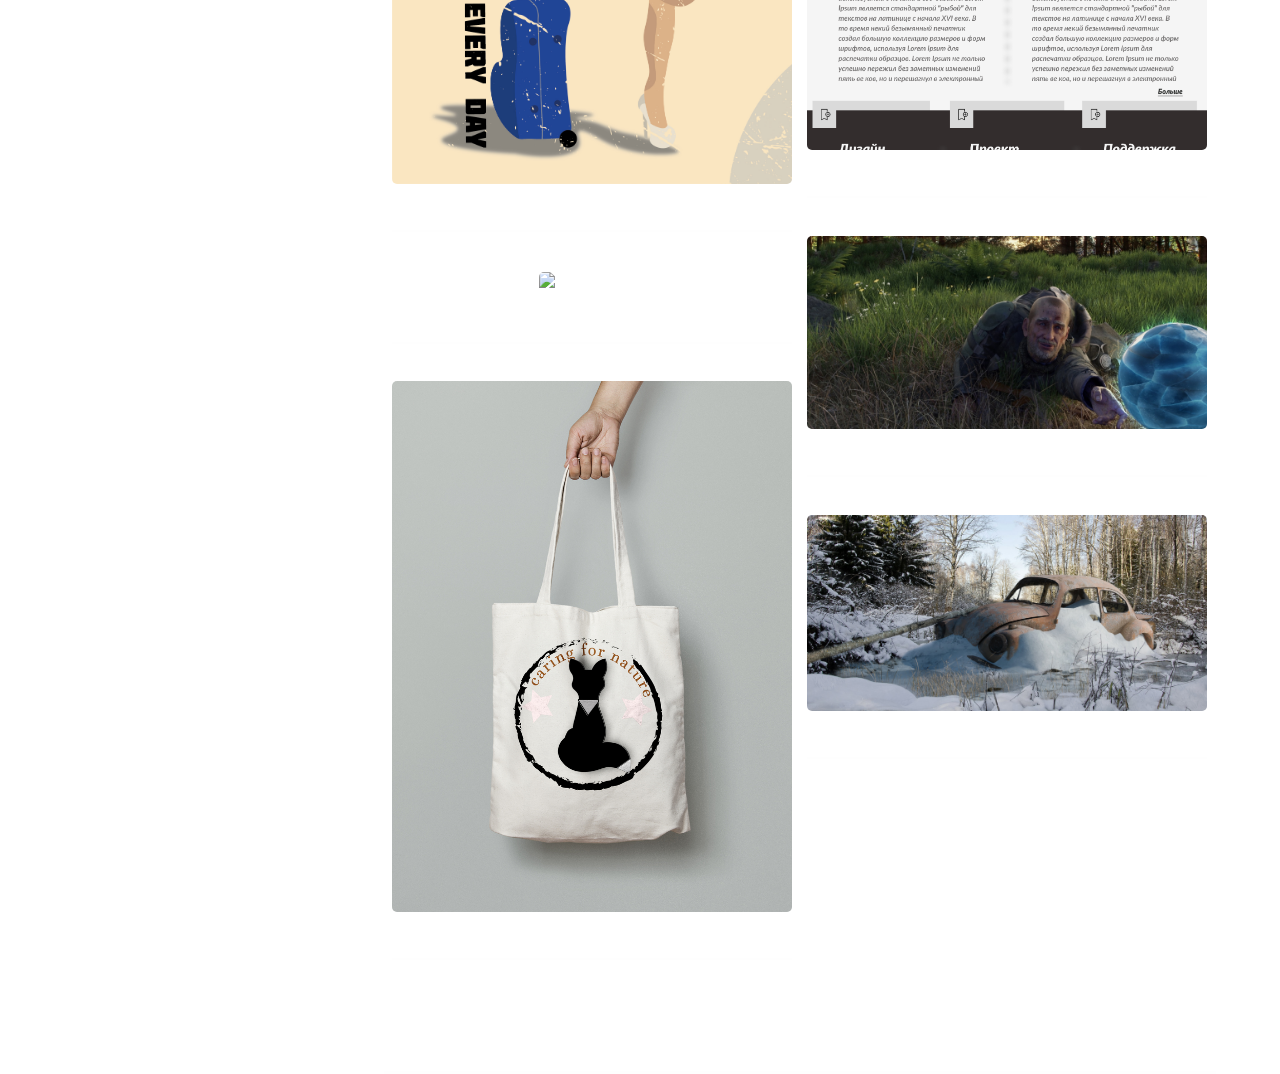
==== commit c3634e1c: "Add files via upload" ====
--- a/index.html
+++ b/index.html
@@ -35,7 +35,7 @@
                 <li><a href="#section1">Обо мне</a></li>
                 <li><a href="#section2">Что я умею</a></li>
                 <li><a href="#section3">Мои работы</a></li>
-                <li><a href="#section4">Разработка сайта</a></li>
+
               </ul>
             </nav>
             <div class="social-network">
@@ -72,25 +72,50 @@
             <h2>Обо мне</h2>
             <div class="line-dec"></div>
             <span
-              >Мое хобби верстать сайт от Идеи до Разработки. Понимаю циклы SDLS. Мечтаю связать свою жизнь с одной из этих фаз разработки и монитизировать. Сайт визитка показывает мои знания HTML/CSS + Не обошол стороной bootstrap and jquery </span
+              >Мое хобби верстать сайт от Идеи до Разработки. Понимаю циклы SDLS. Мечтаю связать свою жизнь с одной из этих фаз разработки и монитизировать. Сайт визитка показывает мои знания HTML/CSS + Не обошол стороной bootstrap. </span
             >
           </div>
           <div class="left-image-post">
             <div class="row">
               <div class="col-md-6">
                 <div class="left-image">
-                  <a target="_blank" href="assets/images/ch1.JPG"><img src="./assets/images/ch.jpg" alt="" /></a>
+                  <div id="carouselExampleIndicators" class="carousel slide" data-ride="carousel">
+                    <ol class="carousel-indicators">
+                      <li data-target="#carouselExampleIndicators" data-slide-to="0" class="active"></li>
+                      <li data-target="#carouselExampleIndicators" data-slide-to="1"></li>
+                      <li data-target="#carouselExampleIndicators" data-slide-to="2"></li>
+                    </ol>
+                    <div class="carousel-inner">
+                      <div class="carousel-item active">
+                        <img class="d-block w-100" src="assets/images/ch.jpg" alt="Первый слайд">
+                      </div>
+                      <div class="carousel-item">
+                        <img class="d-block w-100" src="assets/images/Untitled_page-0001.jpg" alt="Второй слайд">
+                      </div>
+                      <div class="carousel-item">
+                        <img class="d-block w-100" src="assets/images/uni.jpg" alt="Третий слайд">
+                      </div>
+                    </div>
+                    <a class="carousel-control-prev" href="#carouselExampleIndicators" role="button" data-slide="prev">
+                      <span class="carousel-control-prev-icon" aria-hidden="true"></span>
+                      <span class="sr-only">Previous</span>
+                    </a>
+                    <a class="carousel-control-next" href="#carouselExampleIndicators" role="button" data-slide="next">
+                      <span class="carousel-control-next-icon" aria-hidden="true"></span>
+                      <span class="sr-only">Next</span>
+                    </a>
+                  </div>
                 </div>
               </div>
               <div class="col-md-6">
                 <div class="right-text">
-                  <h4>Sprite-Некоммерческий проект</h4>
+                  <h4>Некоммерческие дизайны</h4>
                   <p>
                     Веб дизайн — это планирование и создание контента таким образом, чтобы сайт был красивым, функциональным и удобным.
                   
                   </p>
                   <div class="white-button">
-                    <a target="_blank" href="assets/images/ch1.JPG">&#128072;Мой проект</a>
+                    <a target="_blank" href="https://www.behance.net/steepsteep">&#128072;Посмотреть проекты</a>
                   </div>
                 </div>
               </div>
@@ -100,41 +125,73 @@
             <div class="row">
               <div class="col-md-6">
                 <div class="left-text">
-                  <h4>Студия.ру-Некоммерческий проект<i class="fa fa-bug" aria-hidden="true"></i></h4>
+                  <h4>Верстка сайта от А до Я<i class="fa fa" aria-hidden="true"></i></h4>
                   <p>
-                    Создание дизайна сайта — один из самых трудоемких процессов при его разработке. Кто бы что ни говорил, дизайн играет одну из ведущих ролей. Когда мы заходим на сайт, первое, что мы видим, — это картинку, то есть дизайн. Срабатывает визуальное восприятие, и от того, каким оно будет, зависит и наше пользовательское отношение.
+                    Знаю механизм верстки сайта начиная с макета (Figma) написание кода в Visual Studio Code,заканчивая хостингом.Задумку подсмотрел на Pinterest и вдохновился на реализацию своей задумки сайта с паралаксом.Сайт с паралаксом только Пк версия.
                   </p>
                   <div class="white-button">
-                    <a target="_blank" href="https://www.behance.net/gallery/144629083/kejs-lendinga">Посмотреть&#128073;</a>
+                    <a target="_blank" href="https://steep1.github.io/work2/">Посмотреть проекты&#128073;</a>
                   </div>
                 </div>
               </div>
               <div class="col-md-6">
                 <div class="right-image">
-                  <a target="_blank" href="https://www.behance.net/gallery/144629083/kejs-lendinga"><img src="assets/images/tes1.jpg" alt="" /></a>
+                  <a target="_blank" href="https://steep1.github.io/work2/"><img src="assets/images/23.gif" alt="" /></a>
                 </div>
               </div>
             </div>
           </div>
         </div>
-<!-- 
+
         <div class="right-image-post">
           <div class="row">
             <div class="col-md-6">
               <div class="left-image">
-                <a target="_blank" href="assets/images/bg.png"><img src="assets/images/bg.png" alt="" /></a>
+                <div id="carouselExampleCaptions" class="carousel slide" data-ride="carousel">
+                  <ol class="carousel-indicators">
+                    <li data-target="#carouselExampleCaptions" data-slide-to="0" class="active"></li>
+                    <li data-target="#carouselExampleCaptions" data-slide-to="1"></li>
+                    <li data-target="#carouselExampleCaptions" data-slide-to="2"></li>
+                  </ol>
+                  <div class="carousel-inner">
+                    <div class="carousel-item active">
+                      <img src="assets/images/bg.jpg" class="d-block w-100" alt="1">
+                      <div class="carousel-caption d-none d-md-block">
+                      </div>
+                    </div>
+                    <div class="carousel-item">
+                      <img src="assets/images/bg1.jpg" class="d-block w-100" alt="2">
+                      <div class="carousel-caption d-none d-md-block">
+                      </div>
+                    </div>
+                    <div class="carousel-item">
+                      <img src="assets/images/bg3.jpg" class="d-block w-100" alt="...">
+                      <div class="carousel-caption d-none d-md-block">
+                      </div>
+                    </div>
+                    
+                  </div>
+                  <a class="carousel-control-prev" href="#carouselExampleCaptions" role="button" data-slide="prev">
+                    <span class="carousel-control-prev-icon" aria-hidden="true"></span>
+                    <span class="sr-only">Предыдущий</span>
+                  </a>
+                  <a class="carousel-control-next" href="#carouselExampleCaptions" role="button" data-slide="next">
+                    <span class="carousel-control-next-icon" aria-hidden="true"></span>
+                    <span class="sr-only">Следующий</span>
+                  </a>
+                </div>
               </div>
             </div>
             <div class="col-md-6">
               <div class="right-text">
-                <h4>Баг репорт</h4>
+                <h4>Баги найденные мной</h4>
                 <p>
-                  Баг репорт — это документ, который создает тестировщик, когда он обнаружил баг или ошибку. Дословно с английского Bug Report переводится как «отчет об ошибке». (JIRA)
+                  Баг репорт — это документ, который создает тестировщик, когда он обнаружил баг или ошибку.(JIRA) Так же умею составлять Чек лист и Тест кейсы
                 
                 </p>
                 <div class="white-button">
-                  <a target="_blank" href="assets/images/bg.png">&#128072;Состав репорта</a>
-                </div> -->
+                  <a target="_blank" href="assets/images/bg.png">&#128072;Посмотреть баги</a>
+                </div>
 
         
       </section>
@@ -355,59 +412,7 @@
           </div>
         </div>
       </section>
-      <section class="section contact-me" data-section="section4">
-        <div class="container">
-          <div class="section-heading">
-            <h2>Разработка сайта</h2>
-            <div class="line-dec"></div>
-            <span
-              >Посмотрите мои проекты кликнув на картинку, либо "посмотреть проект"</span
-            >
-          </div>
-          <div class="left-image-post">
-            <div class="row">
-              <div class="col-md-6">
-                <div class="left-image">
-                  <a target="_blank" href="https://steep1.github.io/work2/"><img src="assets/images/23.gif" alt="" /></a>
-                </div>
-              </div>
-              <div class="col-md-6">
-                <div class="right-text">
-                  <h4>Верстка сайта от А до Я</h4>
-                  <p>
-                    Знаю механизм верстки сайта начиная с макета (Figma) написание кода в Visual Studio Code,заканчивая хостингом(WordPress,Битрик24).Задумку подсмотрел на Pinterest и вдохновился на реализацию своей задумки сайта с паралаксом.Сайт с паралаксом только Пк версия.
-                  
-                  </p>
-                  <div class="white-button">
-                    <a target="_blank" href="https://steep1.github.io/work2/">&#128072;Посмотреть паралакс</a>
-                  </div>
-                </div>
-              </div>
-            </div>
-          </div>
-          <div class="right-image-post">
-            <div class="row">
-              <div class="col-md-6">
-                <div class="left-text">
-                  <h4>Идея-Реализация <i class="fa fa" aria-hidden="true"></i></h4>
-                  <p>
-                    Так же имею смежные навыки в Фотошопе,Блендер(3d),Илюстратор Адоб.Благодаря смежным навыкам могу создавать уникальный контент.
-                  </p>
-                  <div class="white-button">
-                    <a target="_blank" href="https://steep1.github.io/work54/">Посмотреть проект&#128073;</a>
-                  </div>
-                </div>
-              </div>
-              <div class="col-md-6">
-                <div class="right-image">
-                  <a target="_blank" href="https://steep1.github.io/work54/"><img src="assets/images/33.gif" alt="" /></a>
-                </div>
-              </div>
-            </div>
-          </div>
-        </div>
-      </section>
-    </div>
+
     <script src="vendor/jquery/jquery.min.js"></script>
     <script src="vendor/bootstrap/js/bootstrap.bundle.min.js"></script>
     <script src="assets/js/isotope.min.js"></script>
--- a/assets/css/templatemo-style.css
+++ b/assets/css/templatemo-style.css
@@ -798,4 +798,55 @@
     .isotope-toolbar {
         margin-bottom: 20px;
     }
-}+}
+/* Часы */
+.clock {
+    height: 60vh;
+    color: white;
+    font-size: 12vh;
+    font-family: sans-serif;
+    line-height: 20.4vh;
+    display: flex;
+    position: relative;
+    /*background: green;*/
+    overflow: hidden;
+  }
+  
+  .clock::before, .clock::after {
+    content: '';
+    width: 7ch;
+    height: 3vh;
+    background: linear-gradient(to top, transparent, black);
+    position: absolute;
+    z-index: 2;
+  }
+  
+  .clock::after {
+    bottom: 0;
+    background: linear-gradient(to bottom, transparent, black);
+  }
+  
+  .clock > div {
+    display: flex;
+  }
+  
+  .tick {
+    line-height: 17vh;
+  }
+  
+  .tick-hidden {
+    opacity: 0;
+  }
+  
+  .move {
+    animation: move linear 1s infinite;
+  }
+  
+  @keyframes move {
+    from {
+      transform: translateY(0vh);
+    }
+    to {
+      transform: translateY(-20vh);
+    }
+  }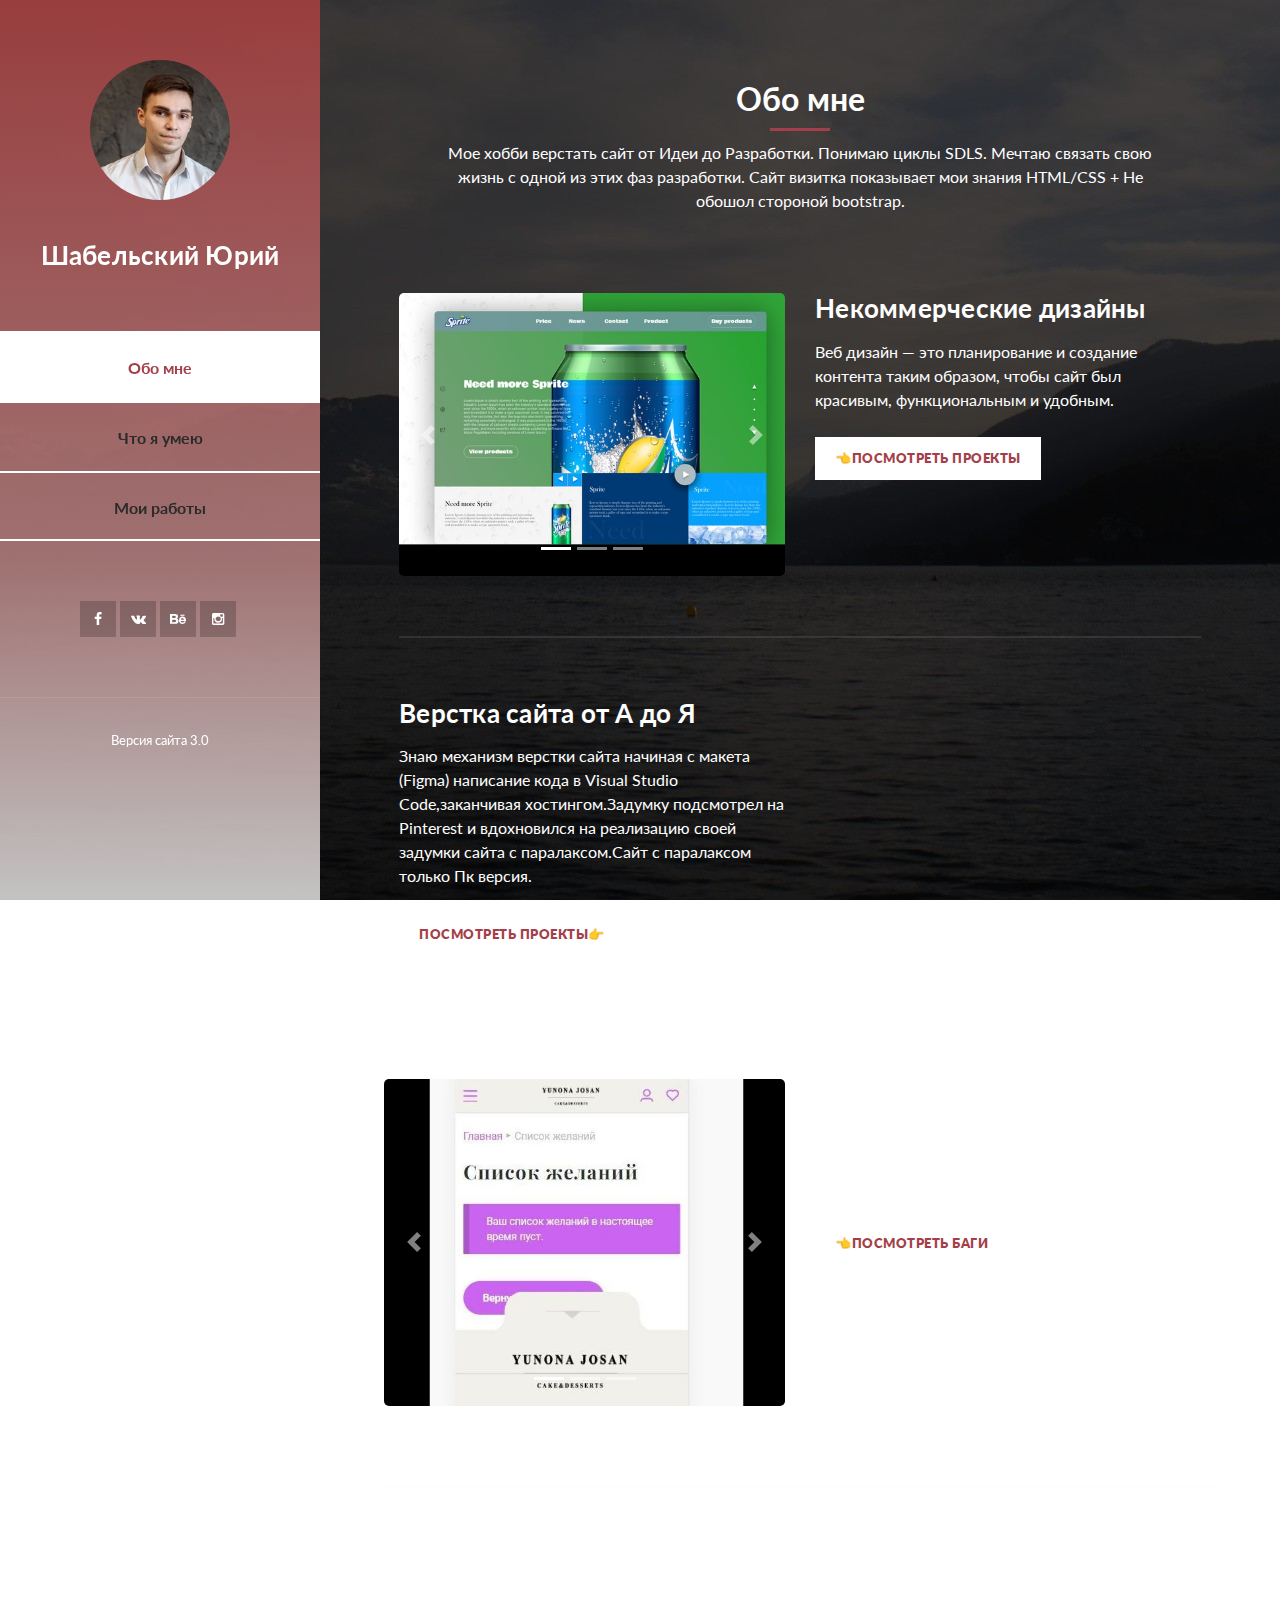
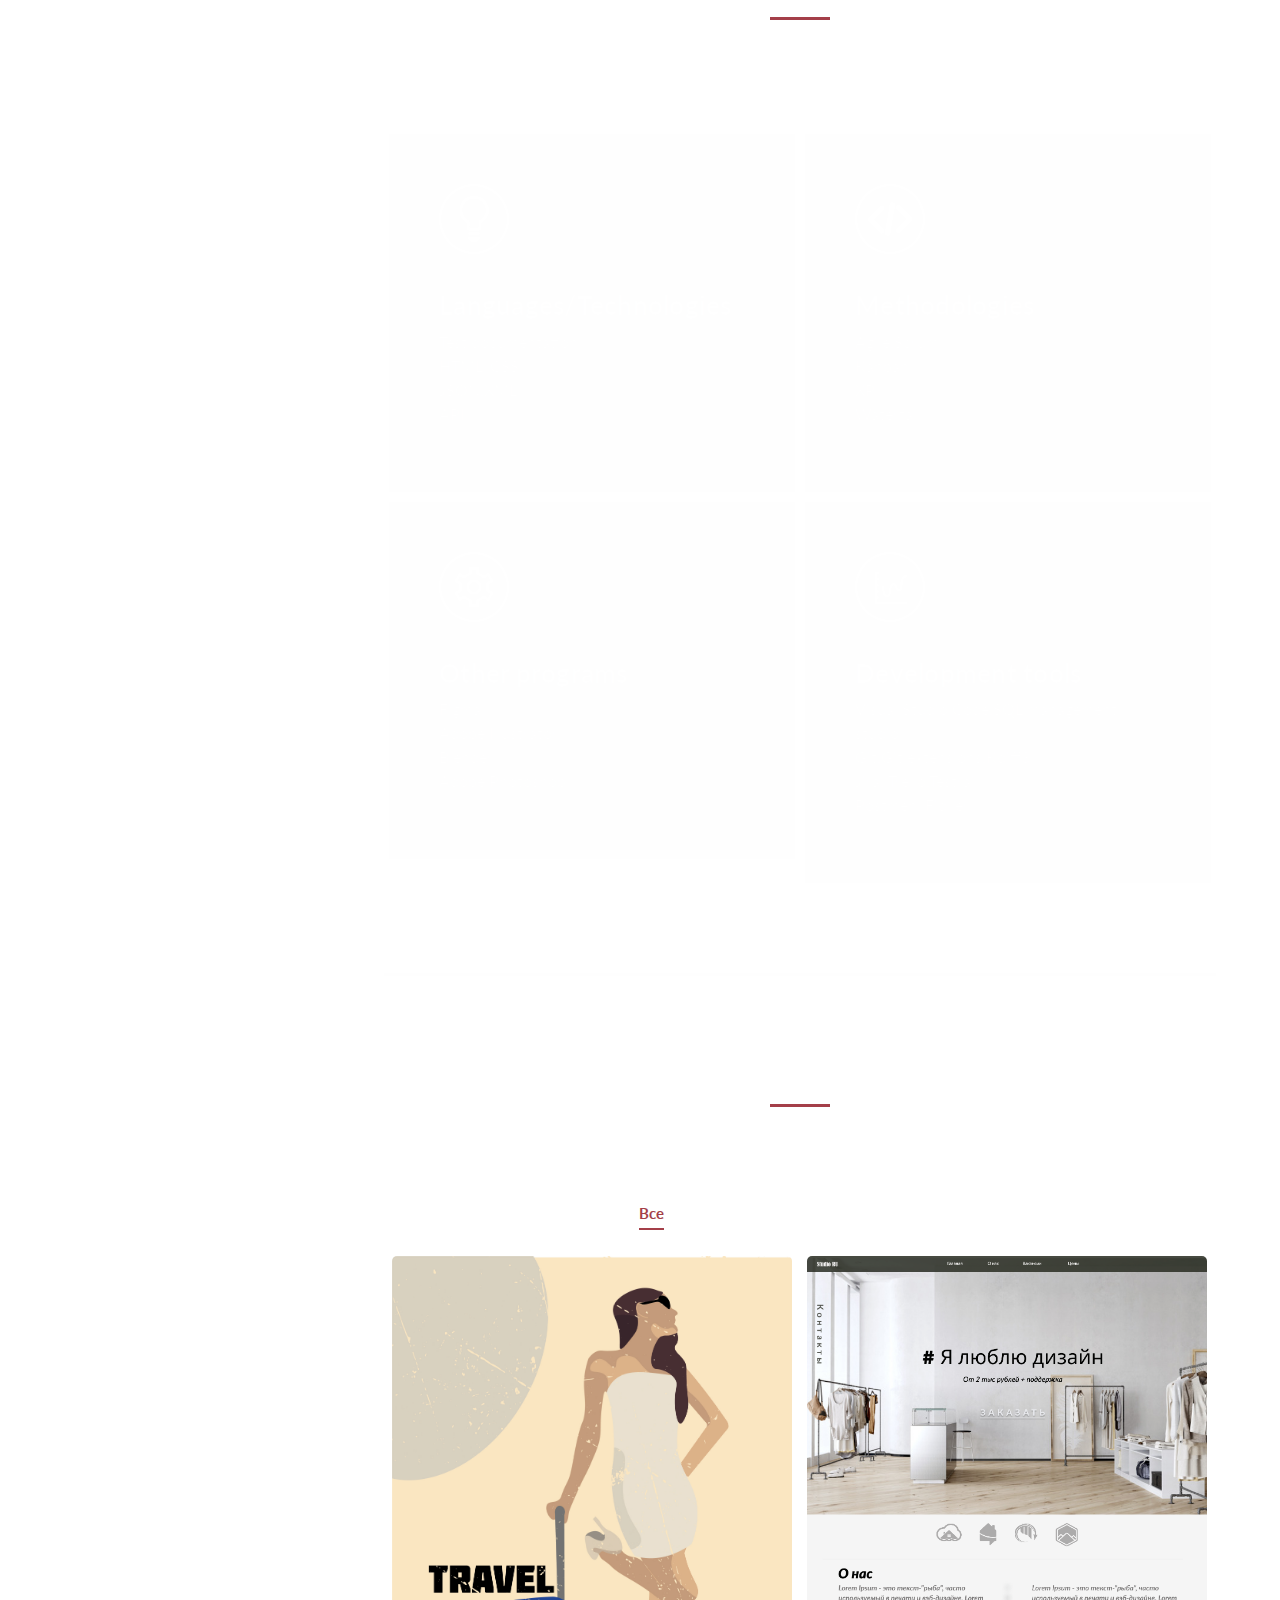
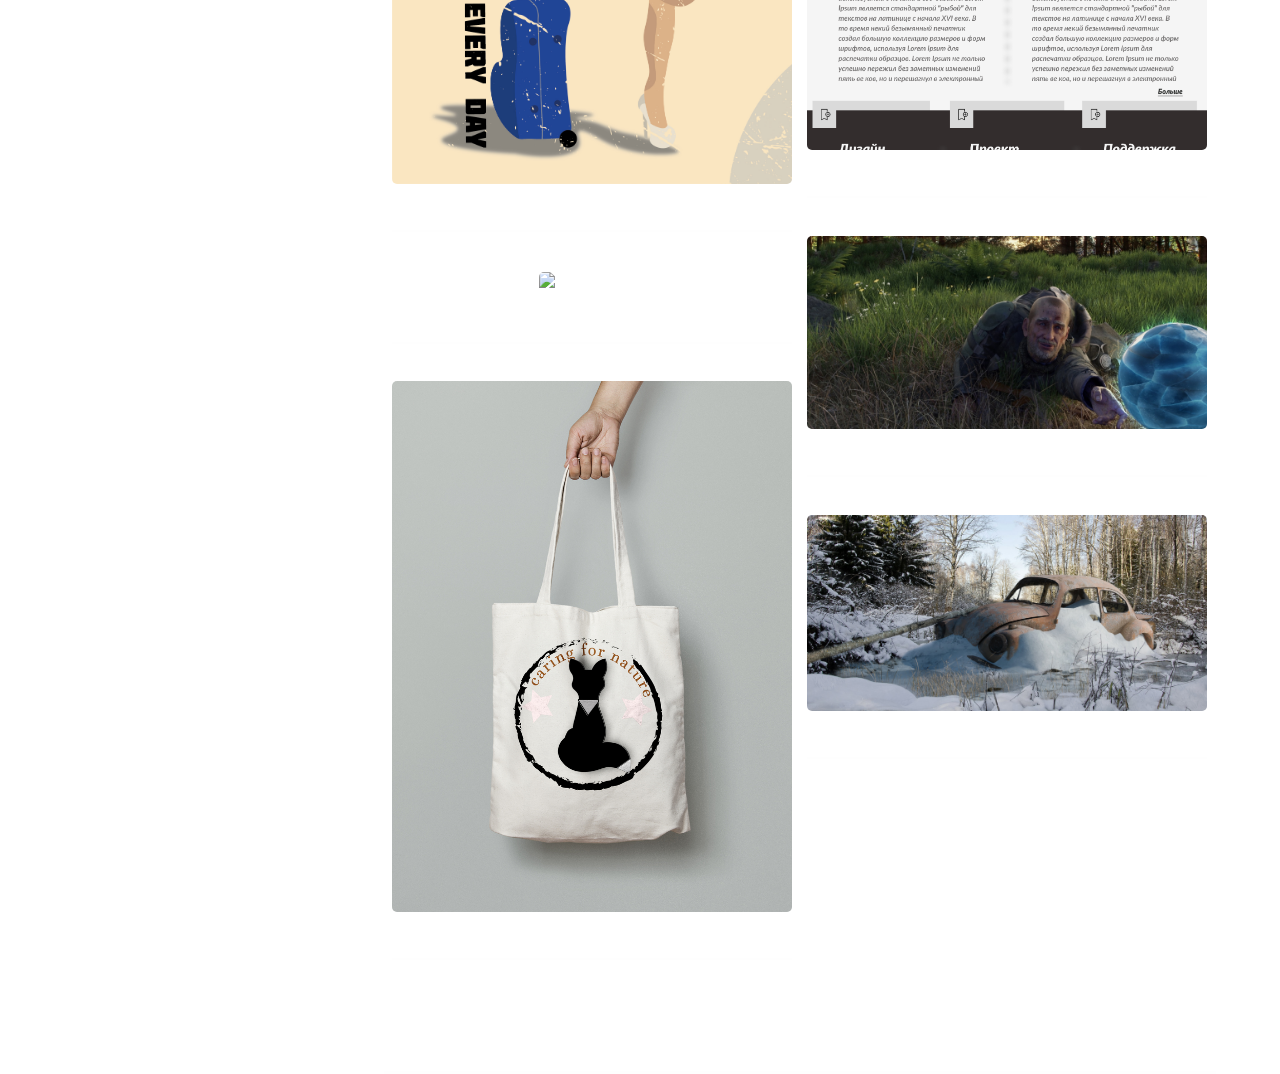
==== commit f4ad03ac: "Update index.html" ====
--- a/index.html
+++ b/index.html
@@ -72,7 +72,7 @@
             <h2>Обо мне</h2>
             <div class="line-dec"></div>
             <span
-              >Мое хобби верстать сайт от Идеи до Разработки. Понимаю циклы SDLS. Мечтаю связать свою жизнь с одной из этих фаз разработки и монитизировать. Сайт визитка показывает мои знания HTML/CSS + Не обошол стороной bootstrap. </span
+              >Мое хобби верстать сайт от Идеи до Разработки. Понимаю циклы SDLS. Мечтаю связать свою жизнь с одной из этих фаз разработки. Сайт визитка показывает мои знания HTML/CSS + Не обошол стороной bootstrap. </span
             >
           </div>
           <div class="left-image-post">
